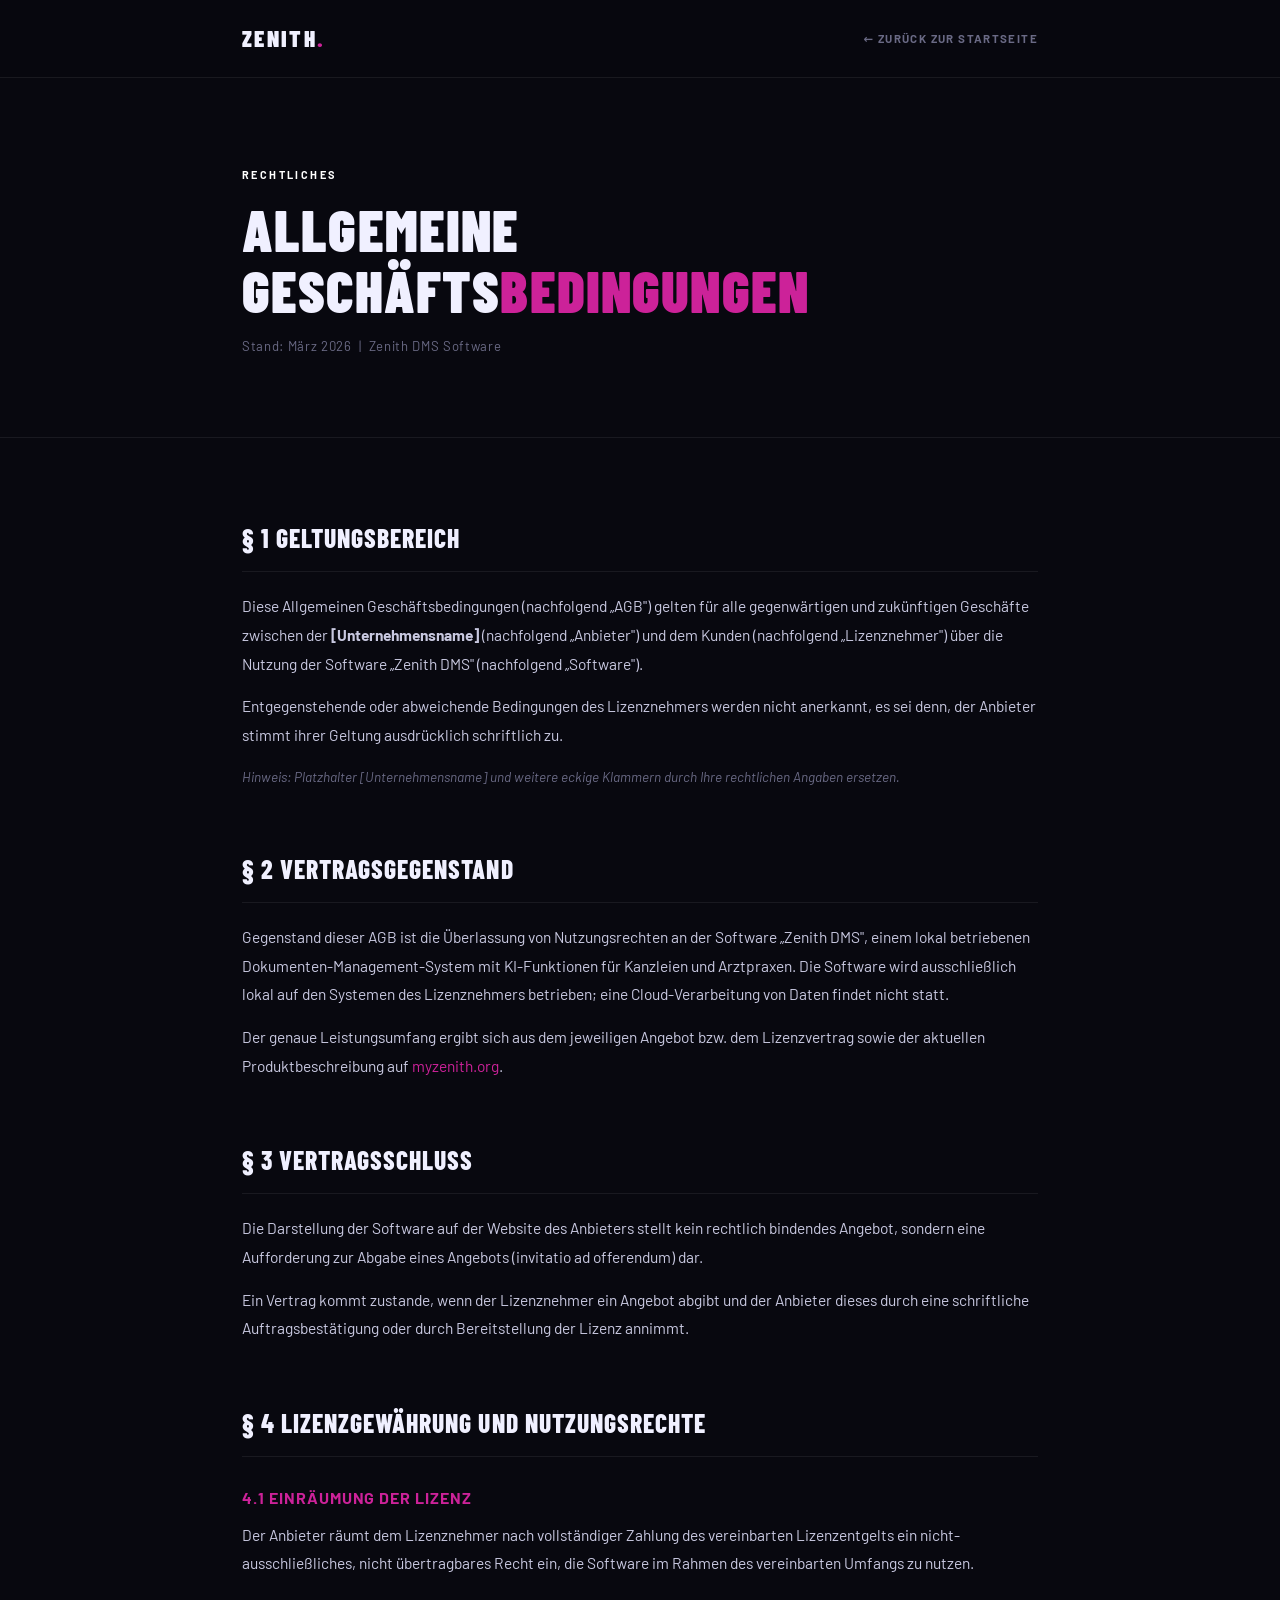
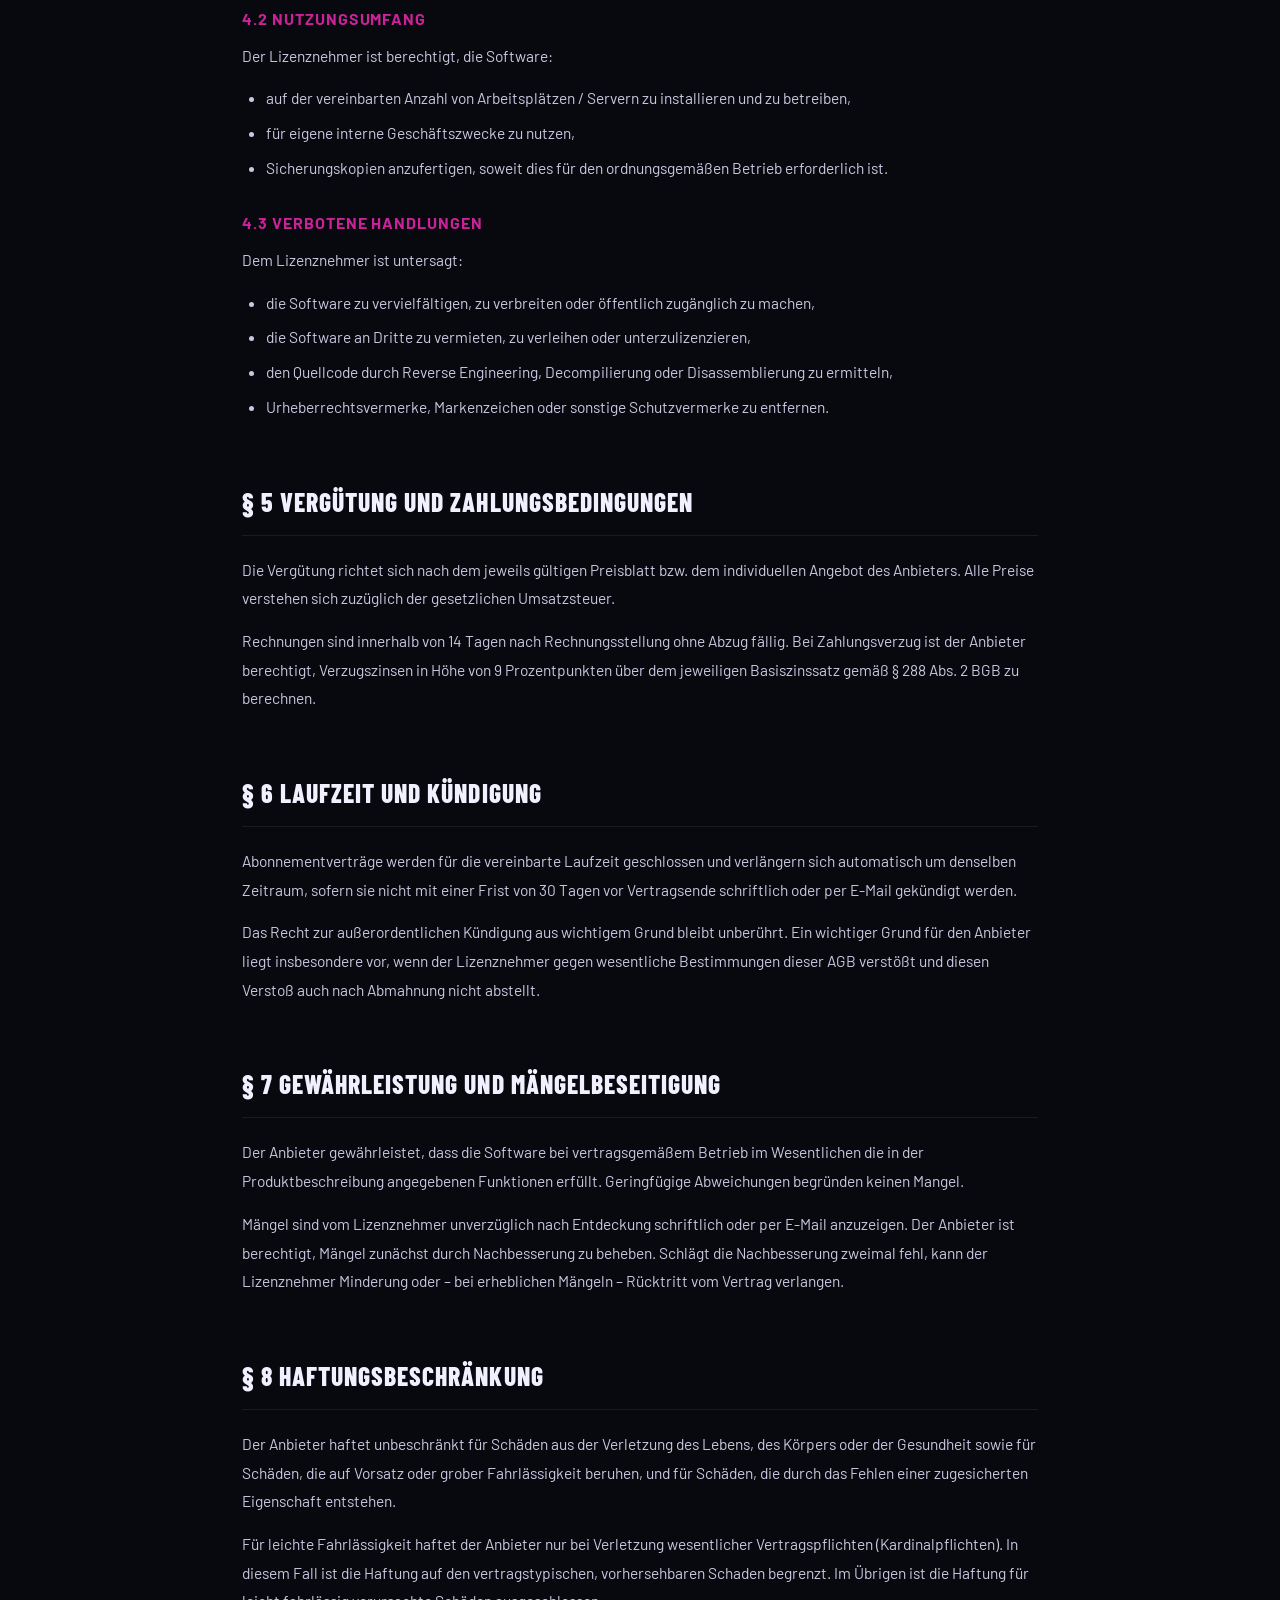
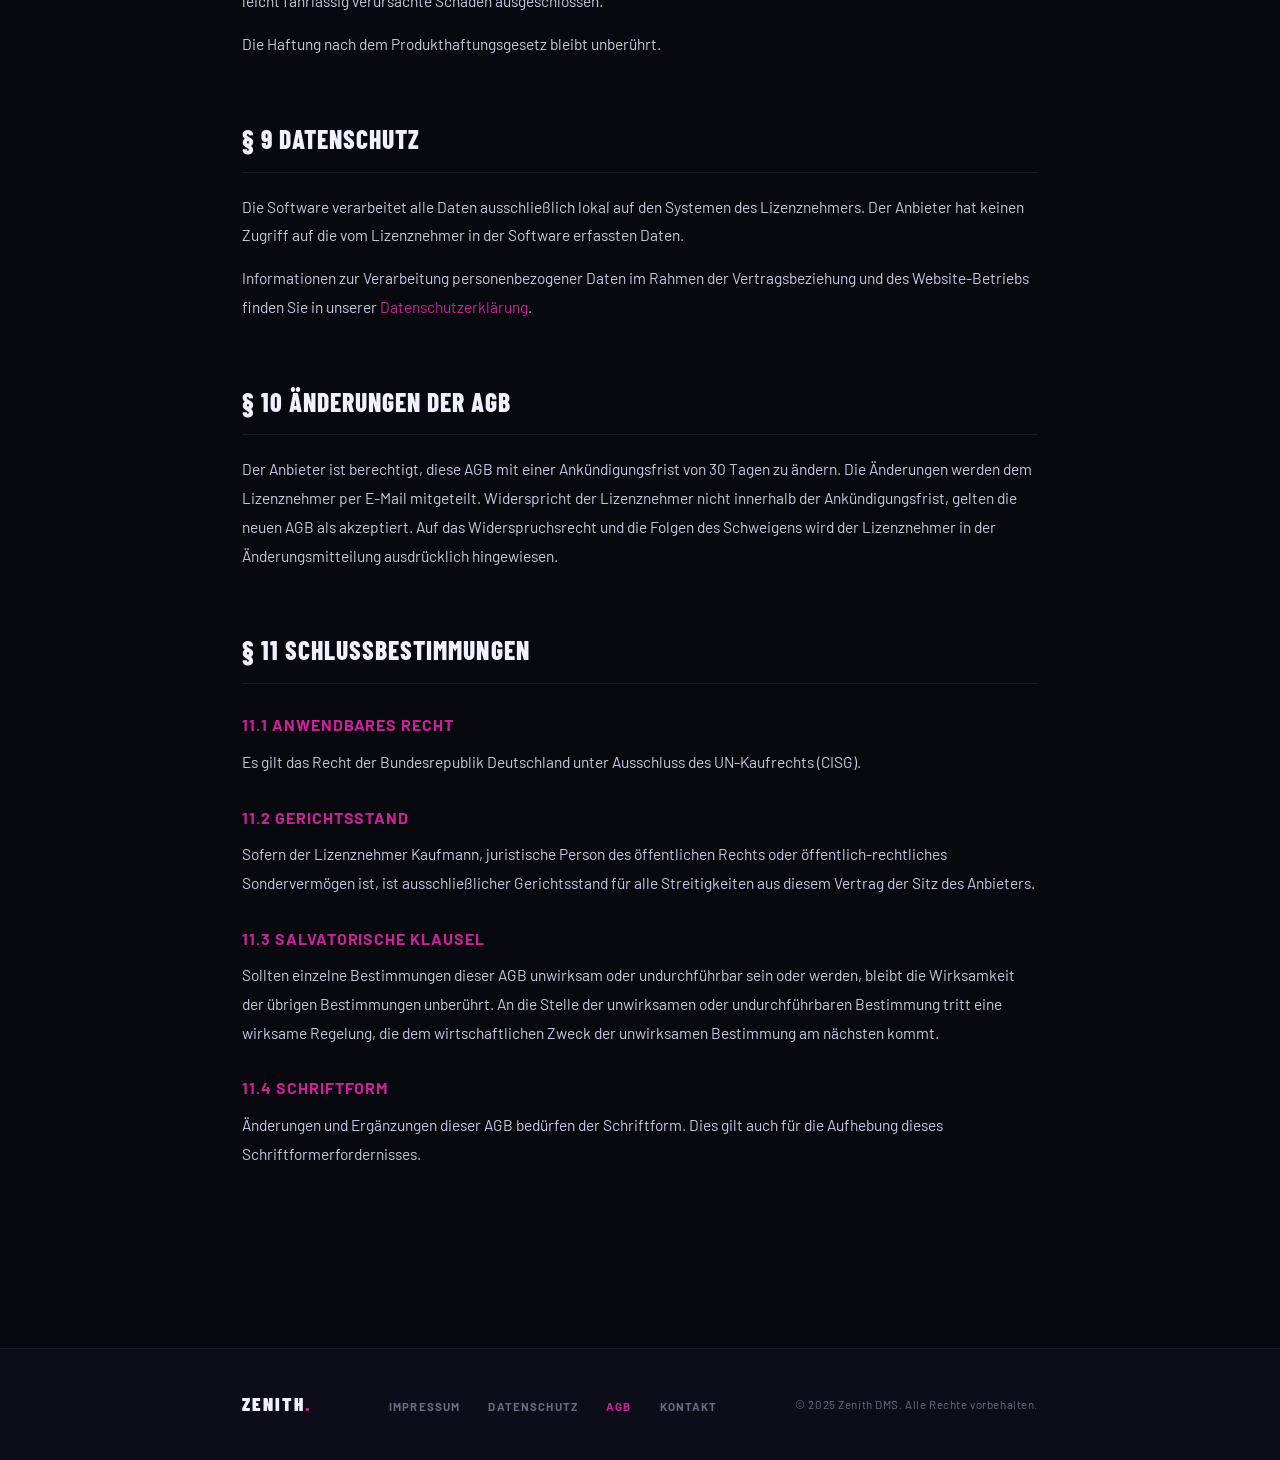
==== agb.html @ 1b85a1dd "Impressum" ====
<!DOCTYPE html>
<html lang="de">
<head>
  <meta charset="UTF-8" />
  <meta name="viewport" content="width=device-width, initial-scale=1.0" />
  <meta name="description" content="Allgemeine Geschäftsbedingungen (AGB) der Zenith DMS Software." />
  <title>AGB – Zenith DMS</title>
  <meta name="robots" content="noindex, follow" />

  <link rel="preconnect" href="https://fonts.googleapis.com" />
  <link rel="preconnect" href="https://fonts.gstatic.com" crossorigin />
  <link href="https://fonts.googleapis.com/css2?family=Barlow+Condensed:wght@400;600;700;800;900&family=Barlow:wght@300;400;500;600;700&display=swap" rel="stylesheet" />

  <style>
    :root {
      --bg:            #08080F;
      --bg-alt:        #0D0D1A;
      --bg-card:       #111120;
      --purple:        #CC2299;
      --purple-dim:    #A81A7A;
      --purple-glow:   rgba(204,34,153,.28);
      --cyan:          #FFFFFF;
      --text:          #F0F0FF;
      --text-muted:    #6A6A85;
      --border:        rgba(255,255,255,.07);
      --border-purple: rgba(204,34,153,.35);
      --font-display:  'Barlow Condensed', 'Impact', sans-serif;
      --font-body:     'Barlow', system-ui, sans-serif;
      --transition:    .3s ease;
      --radius:        3px;
    }
    *, *::before, *::after { box-sizing: border-box; margin: 0; padding: 0; }
    html { scroll-behavior: smooth; }
    body { font-family: var(--font-body); background-color: var(--bg); color: var(--text); line-height: 1.6; overflow-x: hidden; }
    a { color: var(--purple); text-decoration: none; }
    a:hover { text-decoration: underline; }
    .container { max-width: 860px; margin: 0 auto; padding: 0 32px; }

    header {
      position: fixed; top: 0; left: 0; right: 0; z-index: 100;
      padding: 20px 0;
      background: rgba(8,8,15,.96);
      border-bottom: 1px solid var(--border);
      backdrop-filter: blur(16px);
    }
    nav { display: flex; align-items: center; justify-content: space-between; }
    .logo {
      font-family: var(--font-display); font-size: 1.45rem; font-weight: 900;
      letter-spacing: .1em; text-transform: uppercase; color: var(--text); text-decoration: none;
    }
    .logo:hover { text-decoration: none; }
    .logo span { color: var(--purple); }
    .nav-back {
      font-size: .72rem; font-weight: 700; letter-spacing: .12em; text-transform: uppercase;
      color: var(--text-muted); transition: color var(--transition); text-decoration: none;
    }
    .nav-back:hover { color: var(--text); text-decoration: none; }
    .nav-back::before { content: '← '; }

    .page-hero { padding: 160px 0 80px; border-bottom: 1px solid var(--border); }
    .page-hero .label {
      display: inline-block; font-size: .68rem; font-weight: 700;
      letter-spacing: .22em; text-transform: uppercase; color: var(--cyan); margin-bottom: 16px;
    }
    .page-hero h1 {
      font-family: var(--font-display); font-size: clamp(2.4rem, 5vw, 3.6rem);
      font-weight: 900; line-height: 1.05; text-transform: uppercase;
      letter-spacing: .02em; margin-bottom: 16px;
    }
    .page-hero h1 span { color: var(--purple); }
    .page-hero .meta { font-size: .82rem; color: var(--text-muted); letter-spacing: .05em; }

    .content { padding: 80px 0 120px; }
    .content section { margin-bottom: 60px; }
    .content h2 {
      font-family: var(--font-display); font-size: 1.6rem; font-weight: 800;
      text-transform: uppercase; letter-spacing: .04em; color: var(--text);
      margin-bottom: 20px; padding-bottom: 12px; border-bottom: 1px solid var(--border);
    }
    .content h3 {
      font-family: var(--font-body); font-size: 1rem; font-weight: 700;
      color: var(--purple); letter-spacing: .06em; text-transform: uppercase; margin: 28px 0 10px;
    }
    .content p { font-size: .97rem; color: #C8C8E0; line-height: 1.85; margin-bottom: 14px; }
    .content ul, .content ol { margin: 0 0 14px 24px; }
    .content li { font-size: .97rem; color: #C8C8E0; line-height: 1.85; margin-bottom: 6px; }

    .info-box {
      background: var(--bg-card); border: 1px solid var(--border-purple);
      border-left: 3px solid var(--purple); padding: 20px 24px;
      border-radius: var(--radius); margin: 20px 0;
    }
    .info-box p { margin-bottom: 6px; }
    .info-box p:last-child { margin-bottom: 0; }

    footer { background: var(--bg-alt); border-top: 1px solid var(--border); padding: 40px 0; }
    .footer-inner { display: flex; align-items: center; justify-content: space-between; flex-wrap: wrap; gap: 20px; }
    .footer-logo { font-family: var(--font-display); font-size: 1.2rem; font-weight: 900; letter-spacing: .1em; text-transform: uppercase; }
    .footer-logo span { color: var(--purple); }
    .footer-links { display: flex; gap: 28px; list-style: none; }
    .footer-links a {
      font-size: .72rem; font-weight: 700; letter-spacing: .1em; text-transform: uppercase;
      color: var(--text-muted); transition: color var(--transition); text-decoration: none;
    }
    .footer-links a:hover { color: var(--text); text-decoration: none; }
    .footer-links a.active { color: var(--purple); }
    .footer-copy { font-size: .72rem; color: var(--text-muted); letter-spacing: .05em; }

    @media (max-width: 640px) {
      .footer-inner { flex-direction: column; text-align: center; }
      .footer-links { flex-wrap: wrap; justify-content: center; }
    }
  </style>
</head>
<body>

  <header>
    <div class="container">
      <nav>
        <a href="index.html" class="logo">Zenith<span>.</span></a>
        <a href="index.html" class="nav-back">Zurück zur Startseite</a>
      </nav>
    </div>
  </header>

  <div class="page-hero">
    <div class="container">
      <span class="label">Rechtliches</span>
      <h1>Allgemeine Geschäfts<span>bedingungen</span></h1>
      <p class="meta">Stand: März 2026 &nbsp;|&nbsp; Zenith DMS Software</p>
    </div>
  </div>

  <main class="content">
    <div class="container">

      <section>
        <h2>§ 1 Geltungsbereich</h2>
        <p>
          Diese Allgemeinen Geschäftsbedingungen (nachfolgend „AGB") gelten für alle gegenwärtigen und
          zukünftigen Geschäfte zwischen der <strong>[Unternehmensname]</strong> (nachfolgend „Anbieter")
          und dem Kunden (nachfolgend „Lizenznehmer") über die Nutzung der Software „Zenith DMS"
          (nachfolgend „Software").
        </p>
        <p>
          Entgegenstehende oder abweichende Bedingungen des Lizenznehmers werden nicht anerkannt, es sei
          denn, der Anbieter stimmt ihrer Geltung ausdrücklich schriftlich zu.
        </p>
        <p style="color:var(--text-muted); font-size:.85rem;">
          <em>Hinweis: Platzhalter [Unternehmensname] und weitere eckige Klammern durch Ihre rechtlichen Angaben ersetzen.</em>
        </p>
      </section>

      <section>
        <h2>§ 2 Vertragsgegenstand</h2>
        <p>
          Gegenstand dieser AGB ist die Überlassung von Nutzungsrechten an der Software „Zenith DMS",
          einem lokal betriebenen Dokumenten-Management-System mit KI-Funktionen für Kanzleien und
          Arztpraxen. Die Software wird ausschließlich lokal auf den Systemen des Lizenznehmers
          betrieben; eine Cloud-Verarbeitung von Daten findet nicht statt.
        </p>
        <p>
          Der genaue Leistungsumfang ergibt sich aus dem jeweiligen Angebot bzw. dem Lizenzvertrag sowie
          der aktuellen Produktbeschreibung auf <a href="https://myzenith.org">myzenith.org</a>.
        </p>
      </section>

      <section>
        <h2>§ 3 Vertragsschluss</h2>
        <p>
          Die Darstellung der Software auf der Website des Anbieters stellt kein rechtlich bindendes
          Angebot, sondern eine Aufforderung zur Abgabe eines Angebots (invitatio ad offerendum) dar.
        </p>
        <p>
          Ein Vertrag kommt zustande, wenn der Lizenznehmer ein Angebot abgibt und der Anbieter dieses
          durch eine schriftliche Auftragsbestätigung oder durch Bereitstellung der Lizenz annimmt.
        </p>
      </section>

      <section>
        <h2>§ 4 Lizenzgewährung und Nutzungsrechte</h2>

        <h3>4.1 Einräumung der Lizenz</h3>
        <p>
          Der Anbieter räumt dem Lizenznehmer nach vollständiger Zahlung des vereinbarten Lizenzentgelts
          ein nicht-ausschließliches, nicht übertragbares Recht ein, die Software im Rahmen des
          vereinbarten Umfangs zu nutzen.
        </p>

        <h3>4.2 Nutzungsumfang</h3>
        <p>Der Lizenznehmer ist berechtigt, die Software:</p>
        <ul>
          <li>auf der vereinbarten Anzahl von Arbeitsplätzen / Servern zu installieren und zu betreiben,</li>
          <li>für eigene interne Geschäftszwecke zu nutzen,</li>
          <li>Sicherungskopien anzufertigen, soweit dies für den ordnungsgemäßen Betrieb erforderlich ist.</li>
        </ul>

        <h3>4.3 Verbotene Handlungen</h3>
        <p>Dem Lizenznehmer ist untersagt:</p>
        <ul>
          <li>die Software zu vervielfältigen, zu verbreiten oder öffentlich zugänglich zu machen,</li>
          <li>die Software an Dritte zu vermieten, zu verleihen oder unterzulizenzieren,</li>
          <li>den Quellcode durch Reverse Engineering, Decompilierung oder Disassemblierung zu ermitteln,</li>
          <li>Urheberrechtsvermerke, Markenzeichen oder sonstige Schutzvermerke zu entfernen.</li>
        </ul>
      </section>

      <section>
        <h2>§ 5 Vergütung und Zahlungsbedingungen</h2>
        <p>
          Die Vergütung richtet sich nach dem jeweils gültigen Preisblatt bzw. dem individuellen Angebot
          des Anbieters. Alle Preise verstehen sich zuzüglich der gesetzlichen Umsatzsteuer.
        </p>
        <p>
          Rechnungen sind innerhalb von 14 Tagen nach Rechnungsstellung ohne Abzug fällig. Bei
          Zahlungsverzug ist der Anbieter berechtigt, Verzugszinsen in Höhe von 9 Prozentpunkten über
          dem jeweiligen Basiszinssatz gemäß § 288 Abs. 2 BGB zu berechnen.
        </p>
      </section>

      <section>
        <h2>§ 6 Laufzeit und Kündigung</h2>
        <p>
          Abonnementverträge werden für die vereinbarte Laufzeit geschlossen und verlängern sich
          automatisch um denselben Zeitraum, sofern sie nicht mit einer Frist von 30 Tagen vor
          Vertragsende schriftlich oder per E-Mail gekündigt werden.
        </p>
        <p>
          Das Recht zur außerordentlichen Kündigung aus wichtigem Grund bleibt unberührt. Ein wichtiger
          Grund für den Anbieter liegt insbesondere vor, wenn der Lizenznehmer gegen wesentliche
          Bestimmungen dieser AGB verstößt und diesen Verstoß auch nach Abmahnung nicht abstellt.
        </p>
      </section>

      <section>
        <h2>§ 7 Gewährleistung und Mängelbeseitigung</h2>
        <p>
          Der Anbieter gewährleistet, dass die Software bei vertragsgemäßem Betrieb im Wesentlichen
          die in der Produktbeschreibung angegebenen Funktionen erfüllt. Geringfügige Abweichungen
          begründen keinen Mangel.
        </p>
        <p>
          Mängel sind vom Lizenznehmer unverzüglich nach Entdeckung schriftlich oder per E-Mail
          anzuzeigen. Der Anbieter ist berechtigt, Mängel zunächst durch Nachbesserung zu beheben.
          Schlägt die Nachbesserung zweimal fehl, kann der Lizenznehmer Minderung oder – bei erheblichen
          Mängeln – Rücktritt vom Vertrag verlangen.
        </p>
      </section>

      <section>
        <h2>§ 8 Haftungsbeschränkung</h2>
        <p>
          Der Anbieter haftet unbeschränkt für Schäden aus der Verletzung des Lebens, des Körpers oder
          der Gesundheit sowie für Schäden, die auf Vorsatz oder grober Fahrlässigkeit beruhen, und
          für Schäden, die durch das Fehlen einer zugesicherten Eigenschaft entstehen.
        </p>
        <p>
          Für leichte Fahrlässigkeit haftet der Anbieter nur bei Verletzung wesentlicher
          Vertragspflichten (Kardinalpflichten). In diesem Fall ist die Haftung auf den
          vertragstypischen, vorhersehbaren Schaden begrenzt. Im Übrigen ist die Haftung für leicht
          fahrlässig verursachte Schäden ausgeschlossen.
        </p>
        <p>
          Die Haftung nach dem Produkthaftungsgesetz bleibt unberührt.
        </p>
      </section>

      <section>
        <h2>§ 9 Datenschutz</h2>
        <p>
          Die Software verarbeitet alle Daten ausschließlich lokal auf den Systemen des Lizenznehmers.
          Der Anbieter hat keinen Zugriff auf die vom Lizenznehmer in der Software erfassten Daten.
        </p>
        <p>
          Informationen zur Verarbeitung personenbezogener Daten im Rahmen der Vertragsbeziehung und
          des Website-Betriebs finden Sie in unserer <a href="datenschutz.html">Datenschutzerklärung</a>.
        </p>
      </section>

      <section>
        <h2>§ 10 Änderungen der AGB</h2>
        <p>
          Der Anbieter ist berechtigt, diese AGB mit einer Ankündigungsfrist von 30 Tagen zu ändern.
          Die Änderungen werden dem Lizenznehmer per E-Mail mitgeteilt. Widerspricht der Lizenznehmer
          nicht innerhalb der Ankündigungsfrist, gelten die neuen AGB als akzeptiert. Auf das
          Widerspruchsrecht und die Folgen des Schweigens wird der Lizenznehmer in der
          Änderungsmitteilung ausdrücklich hingewiesen.
        </p>
      </section>

      <section>
        <h2>§ 11 Schlussbestimmungen</h2>

        <h3>11.1 Anwendbares Recht</h3>
        <p>
          Es gilt das Recht der Bundesrepublik Deutschland unter Ausschluss des UN-Kaufrechts (CISG).
        </p>

        <h3>11.2 Gerichtsstand</h3>
        <p>
          Sofern der Lizenznehmer Kaufmann, juristische Person des öffentlichen Rechts oder
          öffentlich-rechtliches Sondervermögen ist, ist ausschließlicher Gerichtsstand für alle
          Streitigkeiten aus diesem Vertrag der Sitz des Anbieters.
        </p>

        <h3>11.3 Salvatorische Klausel</h3>
        <p>
          Sollten einzelne Bestimmungen dieser AGB unwirksam oder undurchführbar sein oder werden,
          bleibt die Wirksamkeit der übrigen Bestimmungen unberührt. An die Stelle der unwirksamen
          oder undurchführbaren Bestimmung tritt eine wirksame Regelung, die dem wirtschaftlichen
          Zweck der unwirksamen Bestimmung am nächsten kommt.
        </p>

        <h3>11.4 Schriftform</h3>
        <p>
          Änderungen und Ergänzungen dieser AGB bedürfen der Schriftform. Dies gilt auch für die
          Aufhebung dieses Schriftformerfordernisses.
        </p>
      </section>

    </div>
  </main>

  <footer>
    <div class="container">
      <div class="footer-inner">
        <div class="footer-logo">Zenith<span>.</span></div>
        <ul class="footer-links">
          <li><a href="impressum.html">Impressum</a></li>
          <li><a href="datenschutz.html">Datenschutz</a></li>
          <li><a href="agb.html" class="active">AGB</a></li>
          <li><a href="kontakt.html">Kontakt</a></li>
        </ul>
        <p class="footer-copy">© 2025 Zenith DMS. Alle Rechte vorbehalten.</p>
      </div>
    </div>
  </footer>

</body>
</html>
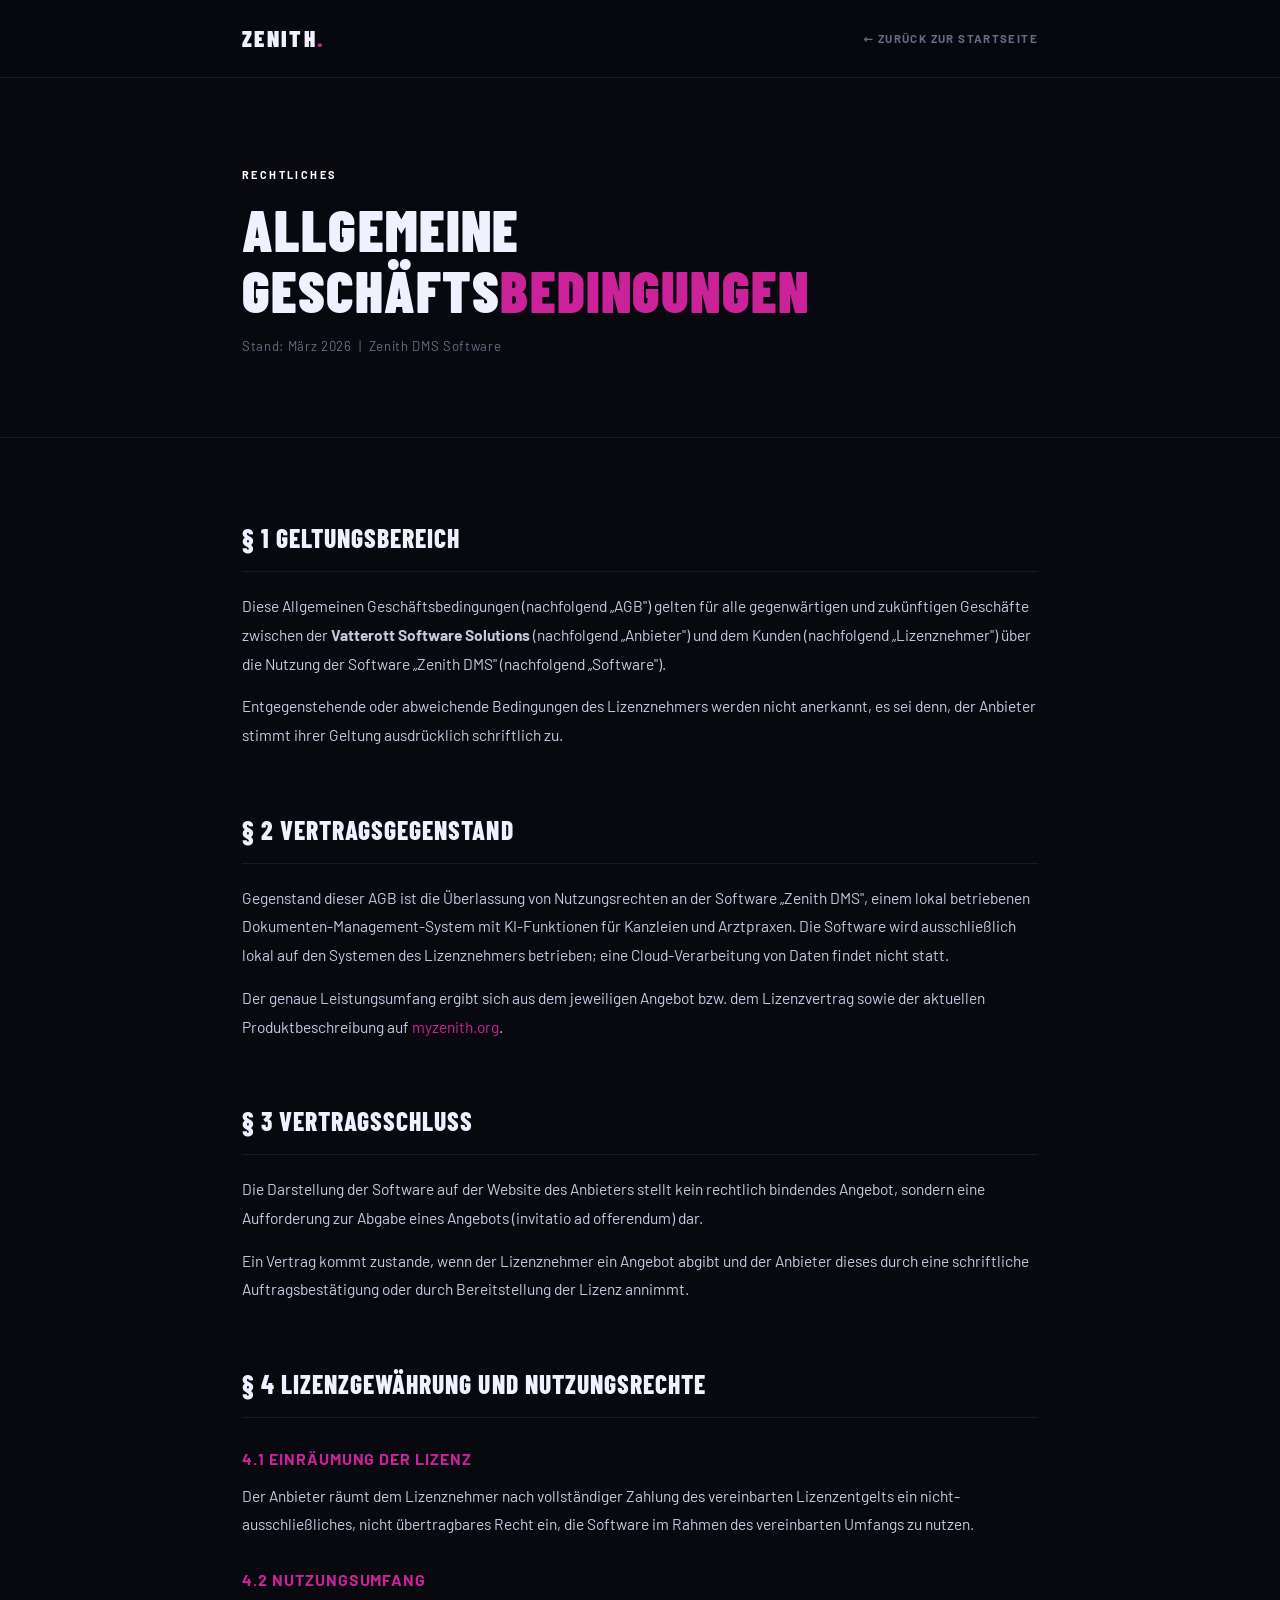
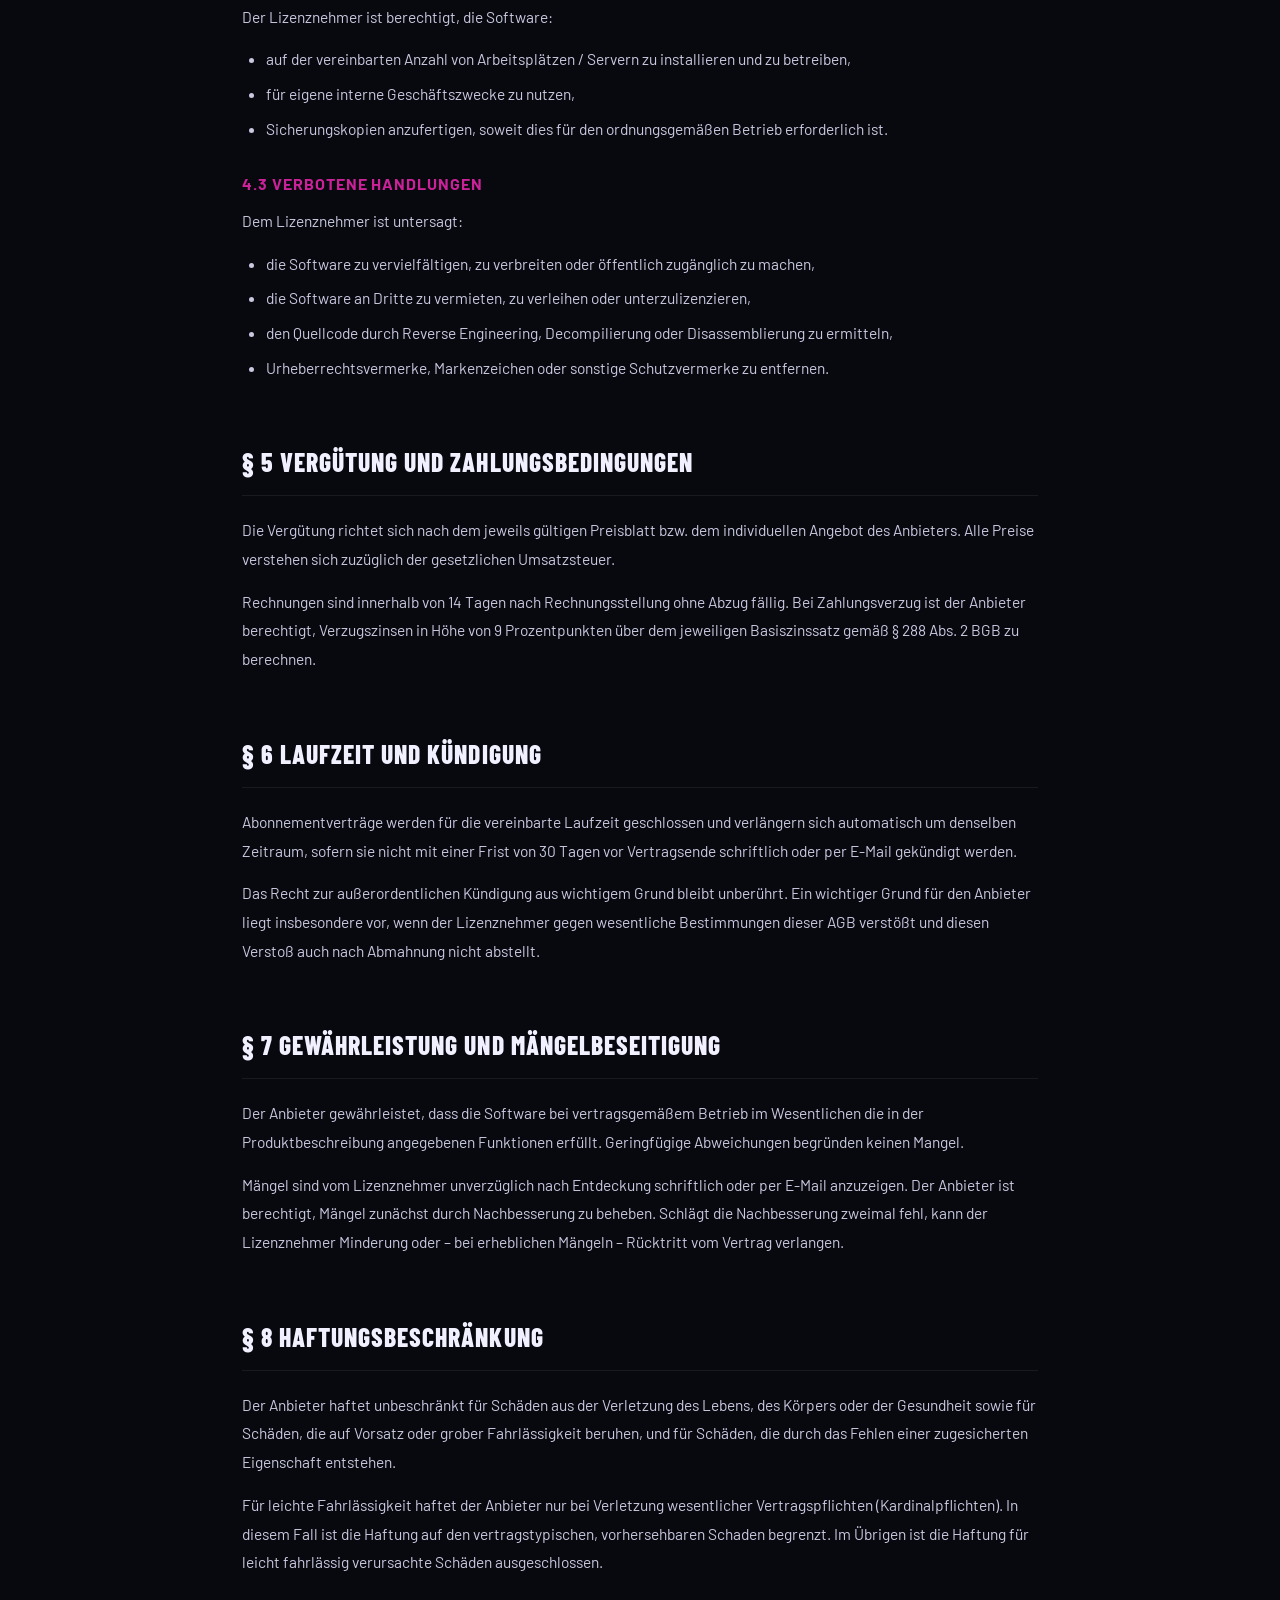
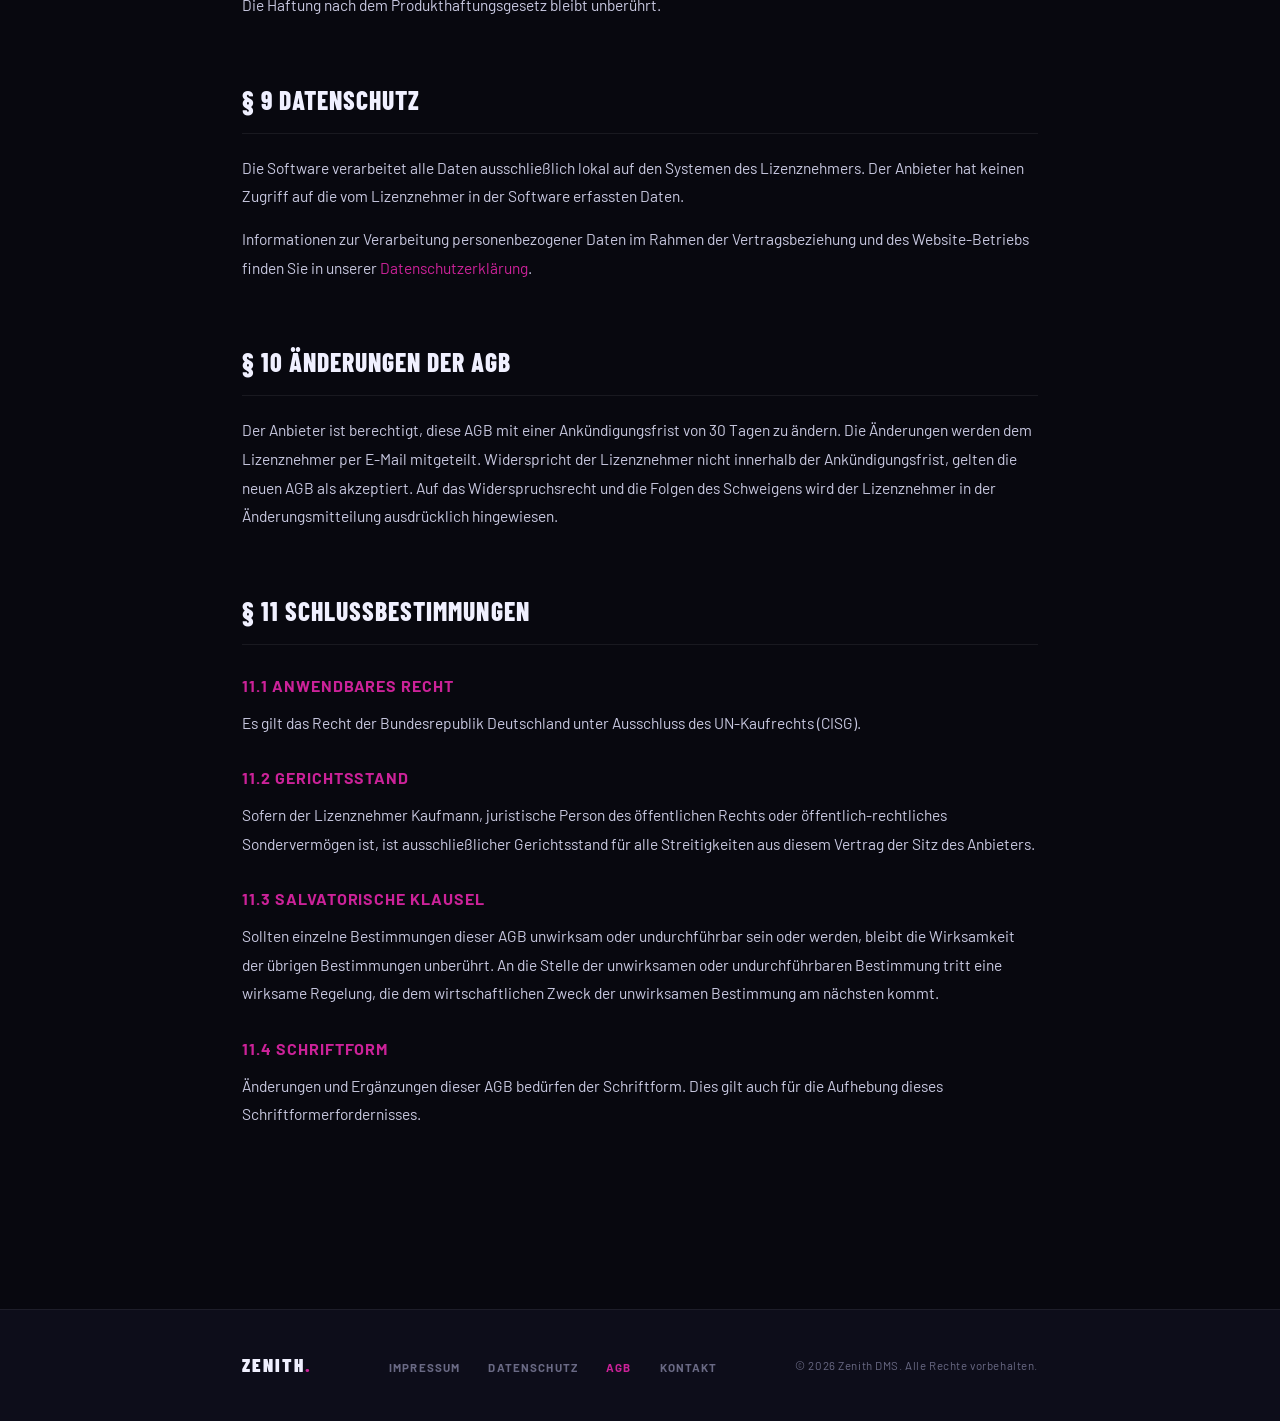
==== commit b9fc2a8f: "Replaced some dummy text and remove remarks. Used web3forms to submit the contact form." ====
--- a/agb.html
+++ b/agb.html
@@ -138,16 +138,13 @@
         <h2>§ 1 Geltungsbereich</h2>
         <p>
           Diese Allgemeinen Geschäftsbedingungen (nachfolgend „AGB") gelten für alle gegenwärtigen und
-          zukünftigen Geschäfte zwischen der <strong>[Unternehmensname]</strong> (nachfolgend „Anbieter")
+          zukünftigen Geschäfte zwischen der <strong>Vatterott Software Solutions</strong> (nachfolgend „Anbieter")
           und dem Kunden (nachfolgend „Lizenznehmer") über die Nutzung der Software „Zenith DMS"
           (nachfolgend „Software").
         </p>
         <p>
           Entgegenstehende oder abweichende Bedingungen des Lizenznehmers werden nicht anerkannt, es sei
           denn, der Anbieter stimmt ihrer Geltung ausdrücklich schriftlich zu.
-        </p>
-        <p style="color:var(--text-muted); font-size:.85rem;">
-          <em>Hinweis: Platzhalter [Unternehmensname] und weitere eckige Klammern durch Ihre rechtlichen Angaben ersetzen.</em>
         </p>
       </section>
 
@@ -331,7 +328,7 @@
           <li><a href="agb.html" class="active">AGB</a></li>
           <li><a href="kontakt.html">Kontakt</a></li>
         </ul>
-        <p class="footer-copy">© 2025 Zenith DMS. Alle Rechte vorbehalten.</p>
+        <p class="footer-copy">© 2026 Zenith DMS. Alle Rechte vorbehalten.</p>
       </div>
     </div>
   </footer>
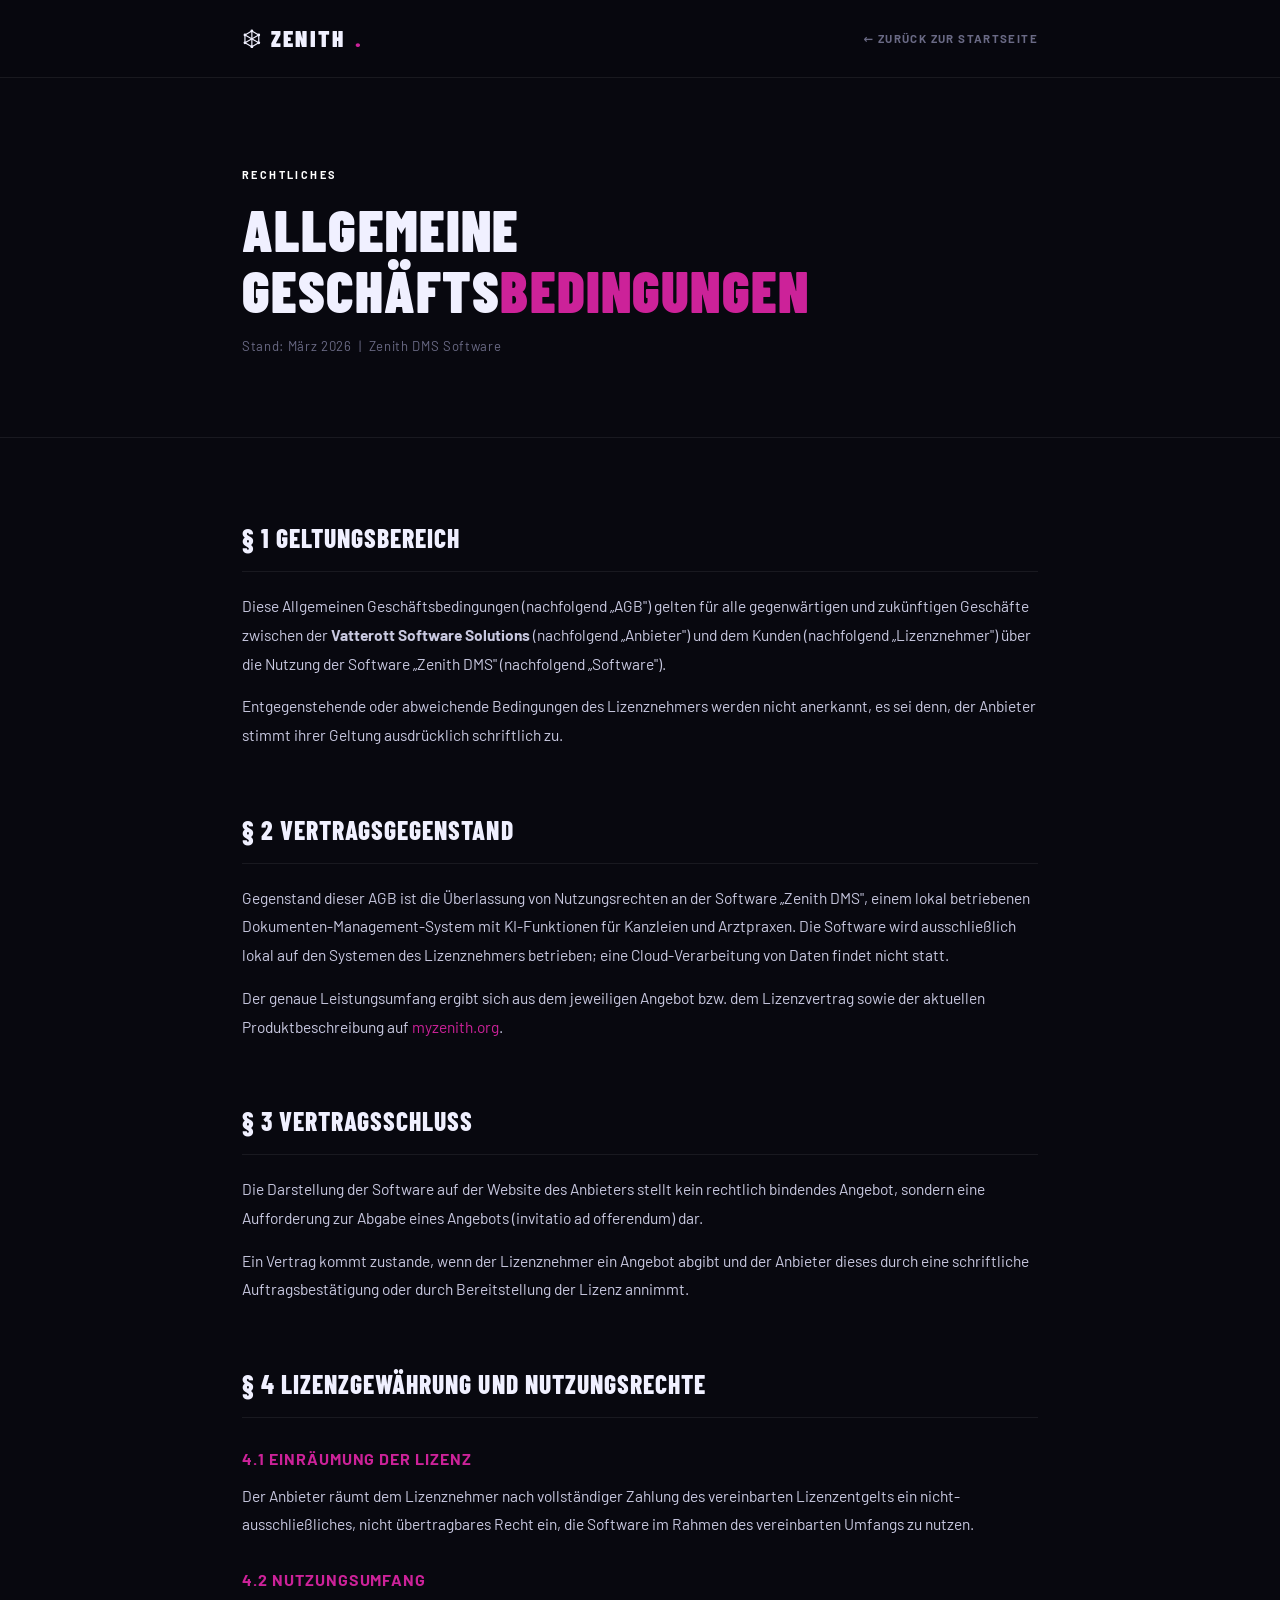
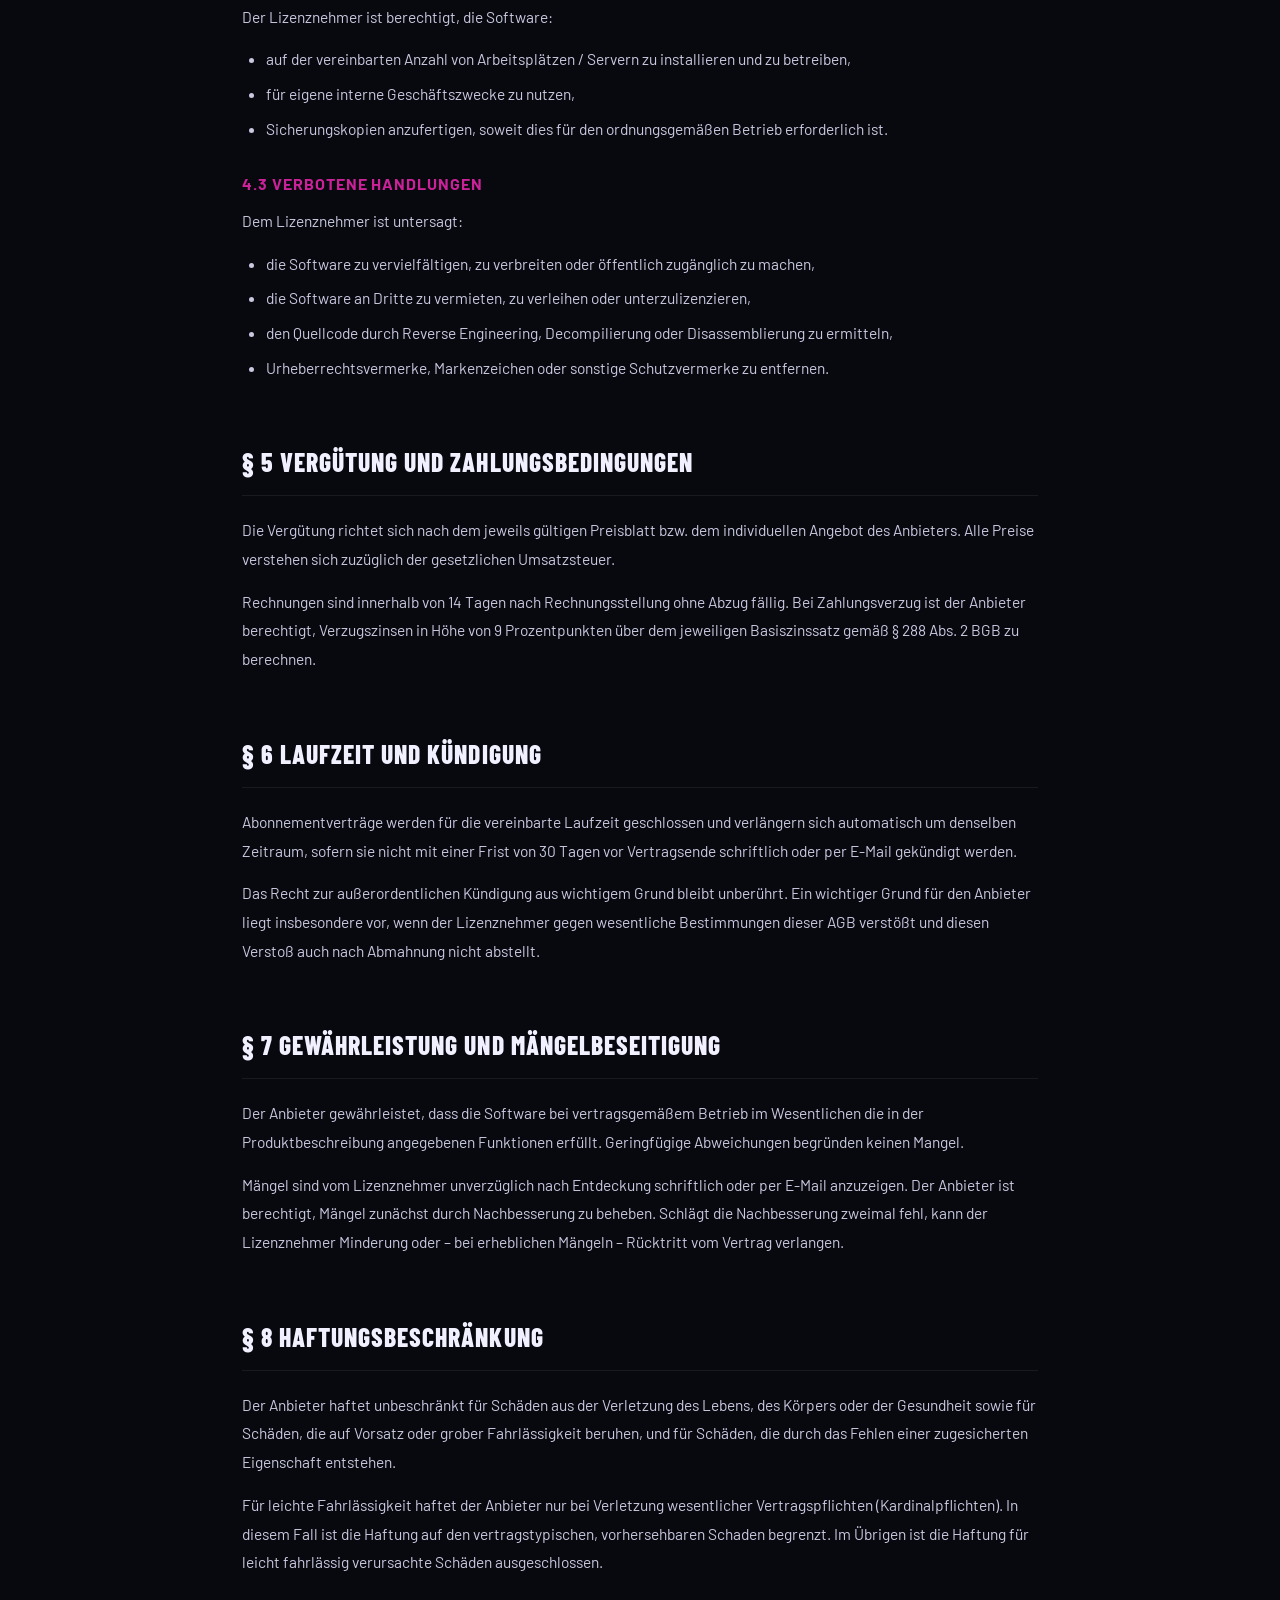
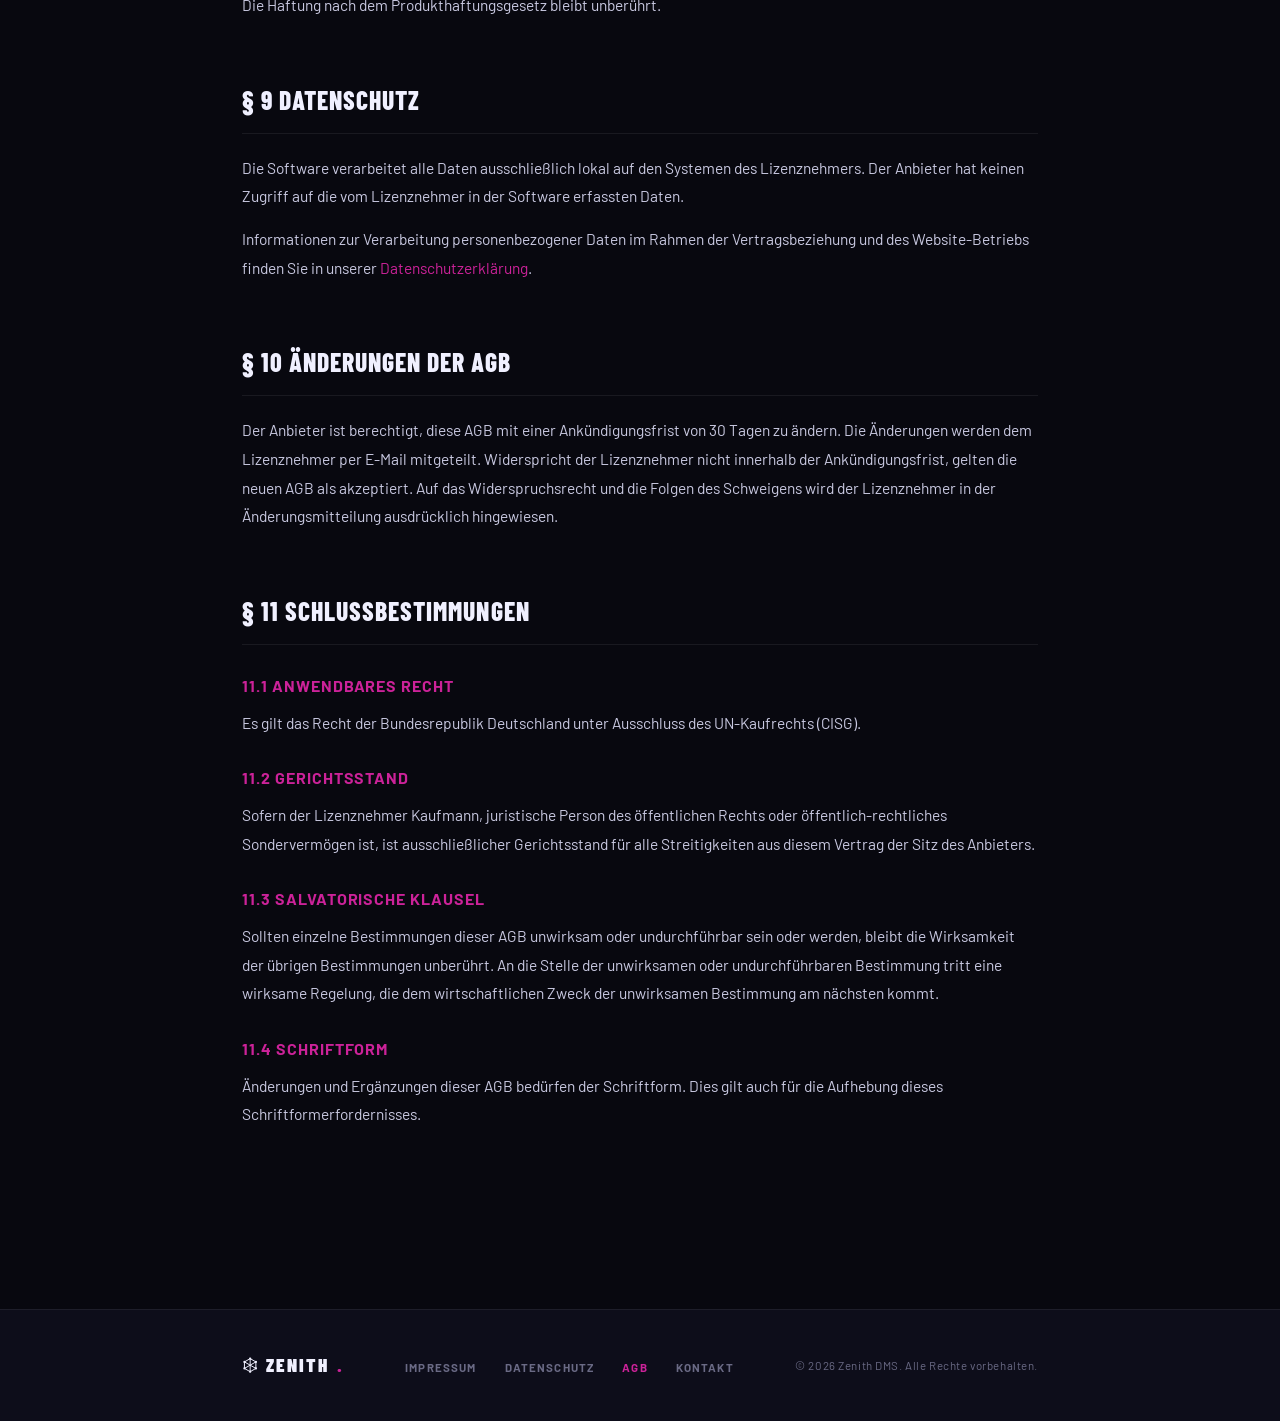
==== commit e95fae71: "Logo change" ====
--- a/agb.html
+++ b/agb.html
@@ -1,4 +1,4 @@
-<!DOCTYPE html>
+﻿<!DOCTYPE html>
 <html lang="de">
 <head>
   <meta charset="UTF-8" />
@@ -47,6 +47,7 @@
     .logo {
       font-family: var(--font-display); font-size: 1.45rem; font-weight: 900;
       letter-spacing: .1em; text-transform: uppercase; color: var(--text); text-decoration: none;
+      display: inline-flex; align-items: center; gap: 9px;
     }
     .logo:hover { text-decoration: none; }
     .logo span { color: var(--purple); }
@@ -95,7 +96,7 @@
 
     footer { background: var(--bg-alt); border-top: 1px solid var(--border); padding: 40px 0; }
     .footer-inner { display: flex; align-items: center; justify-content: space-between; flex-wrap: wrap; gap: 20px; }
-    .footer-logo { font-family: var(--font-display); font-size: 1.2rem; font-weight: 900; letter-spacing: .1em; text-transform: uppercase; }
+    .footer-logo { font-family: var(--font-display); font-size: 1.2rem; font-weight: 900; letter-spacing: .1em; text-transform: uppercase; display: inline-flex; align-items: center; gap: 8px; }
     .footer-logo span { color: var(--purple); }
     .footer-links { display: flex; gap: 28px; list-style: none; }
     .footer-links a {
@@ -117,7 +118,7 @@
   <header>
     <div class="container">
       <nav>
-        <a href="index.html" class="logo">Zenith<span>.</span></a>
+        <a href="index.html" class="logo"><svg xmlns="http://www.w3.org/2000/svg" viewBox="0 0 100 100" style="height:.85em;width:.85em;flex-shrink:0;" aria-hidden="true"><line x1="50" y1="10" x2="85" y2="30" stroke="currentColor" stroke-width="6" stroke-linecap="round"/><line x1="85" y1="30" x2="85" y2="70" stroke="currentColor" stroke-width="6" stroke-linecap="round"/><line x1="85" y1="70" x2="50" y2="90" stroke="currentColor" stroke-width="6" stroke-linecap="round"/><line x1="50" y1="90" x2="15" y2="70" stroke="currentColor" stroke-width="6" stroke-linecap="round"/><line x1="15" y1="70" x2="15" y2="30" stroke="currentColor" stroke-width="6" stroke-linecap="round"/><line x1="15" y1="30" x2="50" y2="10" stroke="currentColor" stroke-width="6" stroke-linecap="round"/><line x1="50" y1="10" x2="50" y2="90" stroke="currentColor" stroke-width="6" stroke-linecap="round"/><line x1="85" y1="30" x2="15" y2="70" stroke="currentColor" stroke-width="6" stroke-linecap="round"/><line x1="85" y1="70" x2="15" y2="30" stroke="currentColor" stroke-width="6" stroke-linecap="round"/><circle cx="50" cy="10" r="7" fill="currentColor"/><circle cx="85" cy="30" r="7" fill="currentColor"/><circle cx="85" cy="70" r="7" fill="currentColor"/><circle cx="50" cy="90" r="7" fill="currentColor"/><circle cx="15" cy="70" r="7" fill="currentColor"/><circle cx="15" cy="30" r="7" fill="currentColor"/></svg>Zenith<span>.</span></a>
         <a href="index.html" class="nav-back">Zurück zur Startseite</a>
       </nav>
     </div>
@@ -321,7 +322,7 @@
   <footer>
     <div class="container">
       <div class="footer-inner">
-        <div class="footer-logo">Zenith<span>.</span></div>
+        <div class="footer-logo"><svg xmlns="http://www.w3.org/2000/svg" viewBox="0 0 100 100" style="height:.85em;width:.85em;flex-shrink:0;" aria-hidden="true"><line x1="50" y1="10" x2="85" y2="30" stroke="currentColor" stroke-width="6" stroke-linecap="round"/><line x1="85" y1="30" x2="85" y2="70" stroke="currentColor" stroke-width="6" stroke-linecap="round"/><line x1="85" y1="70" x2="50" y2="90" stroke="currentColor" stroke-width="6" stroke-linecap="round"/><line x1="50" y1="90" x2="15" y2="70" stroke="currentColor" stroke-width="6" stroke-linecap="round"/><line x1="15" y1="70" x2="15" y2="30" stroke="currentColor" stroke-width="6" stroke-linecap="round"/><line x1="15" y1="30" x2="50" y2="10" stroke="currentColor" stroke-width="6" stroke-linecap="round"/><line x1="50" y1="10" x2="50" y2="90" stroke="currentColor" stroke-width="6" stroke-linecap="round"/><line x1="85" y1="30" x2="15" y2="70" stroke="currentColor" stroke-width="6" stroke-linecap="round"/><line x1="85" y1="70" x2="15" y2="30" stroke="currentColor" stroke-width="6" stroke-linecap="round"/><circle cx="50" cy="10" r="7" fill="currentColor"/><circle cx="85" cy="30" r="7" fill="currentColor"/><circle cx="85" cy="70" r="7" fill="currentColor"/><circle cx="50" cy="90" r="7" fill="currentColor"/><circle cx="15" cy="70" r="7" fill="currentColor"/><circle cx="15" cy="30" r="7" fill="currentColor"/></svg>Zenith<span>.</span></div>
         <ul class="footer-links">
           <li><a href="impressum.html">Impressum</a></li>
           <li><a href="datenschutz.html">Datenschutz</a></li>
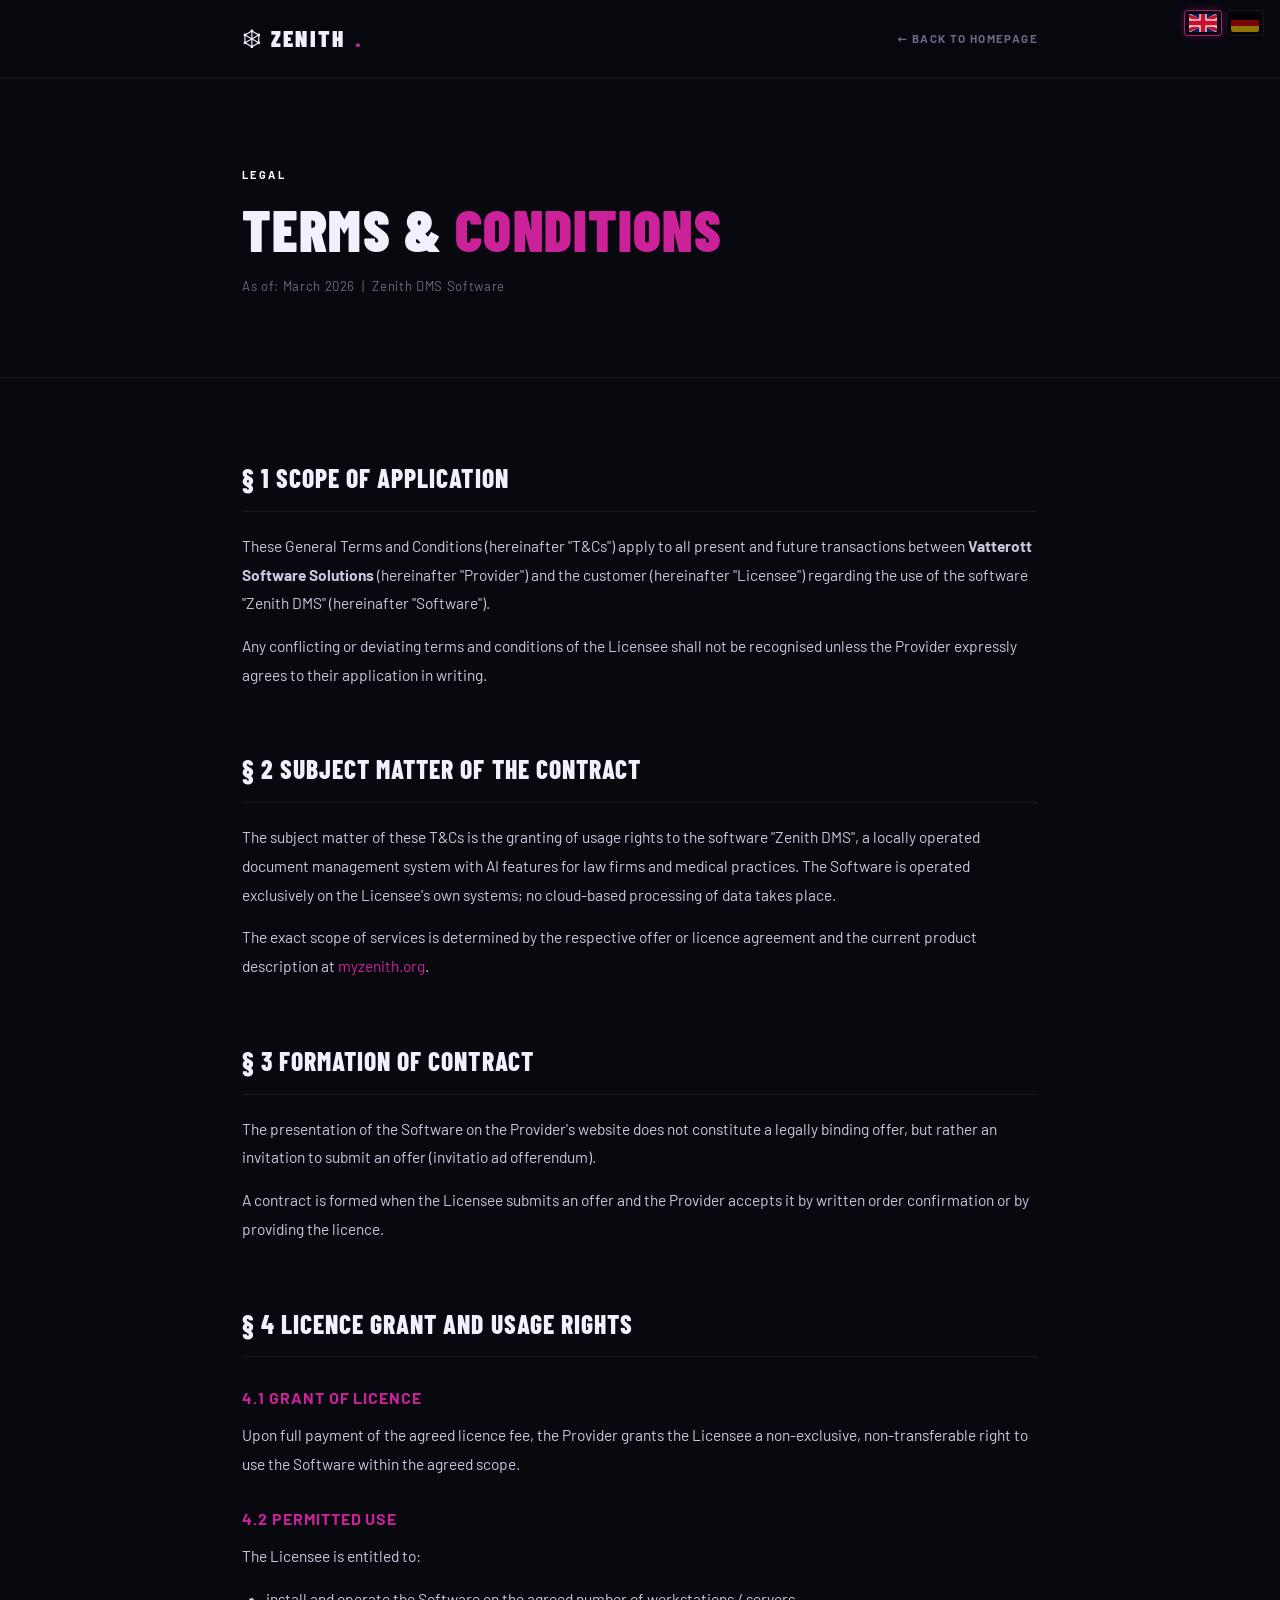
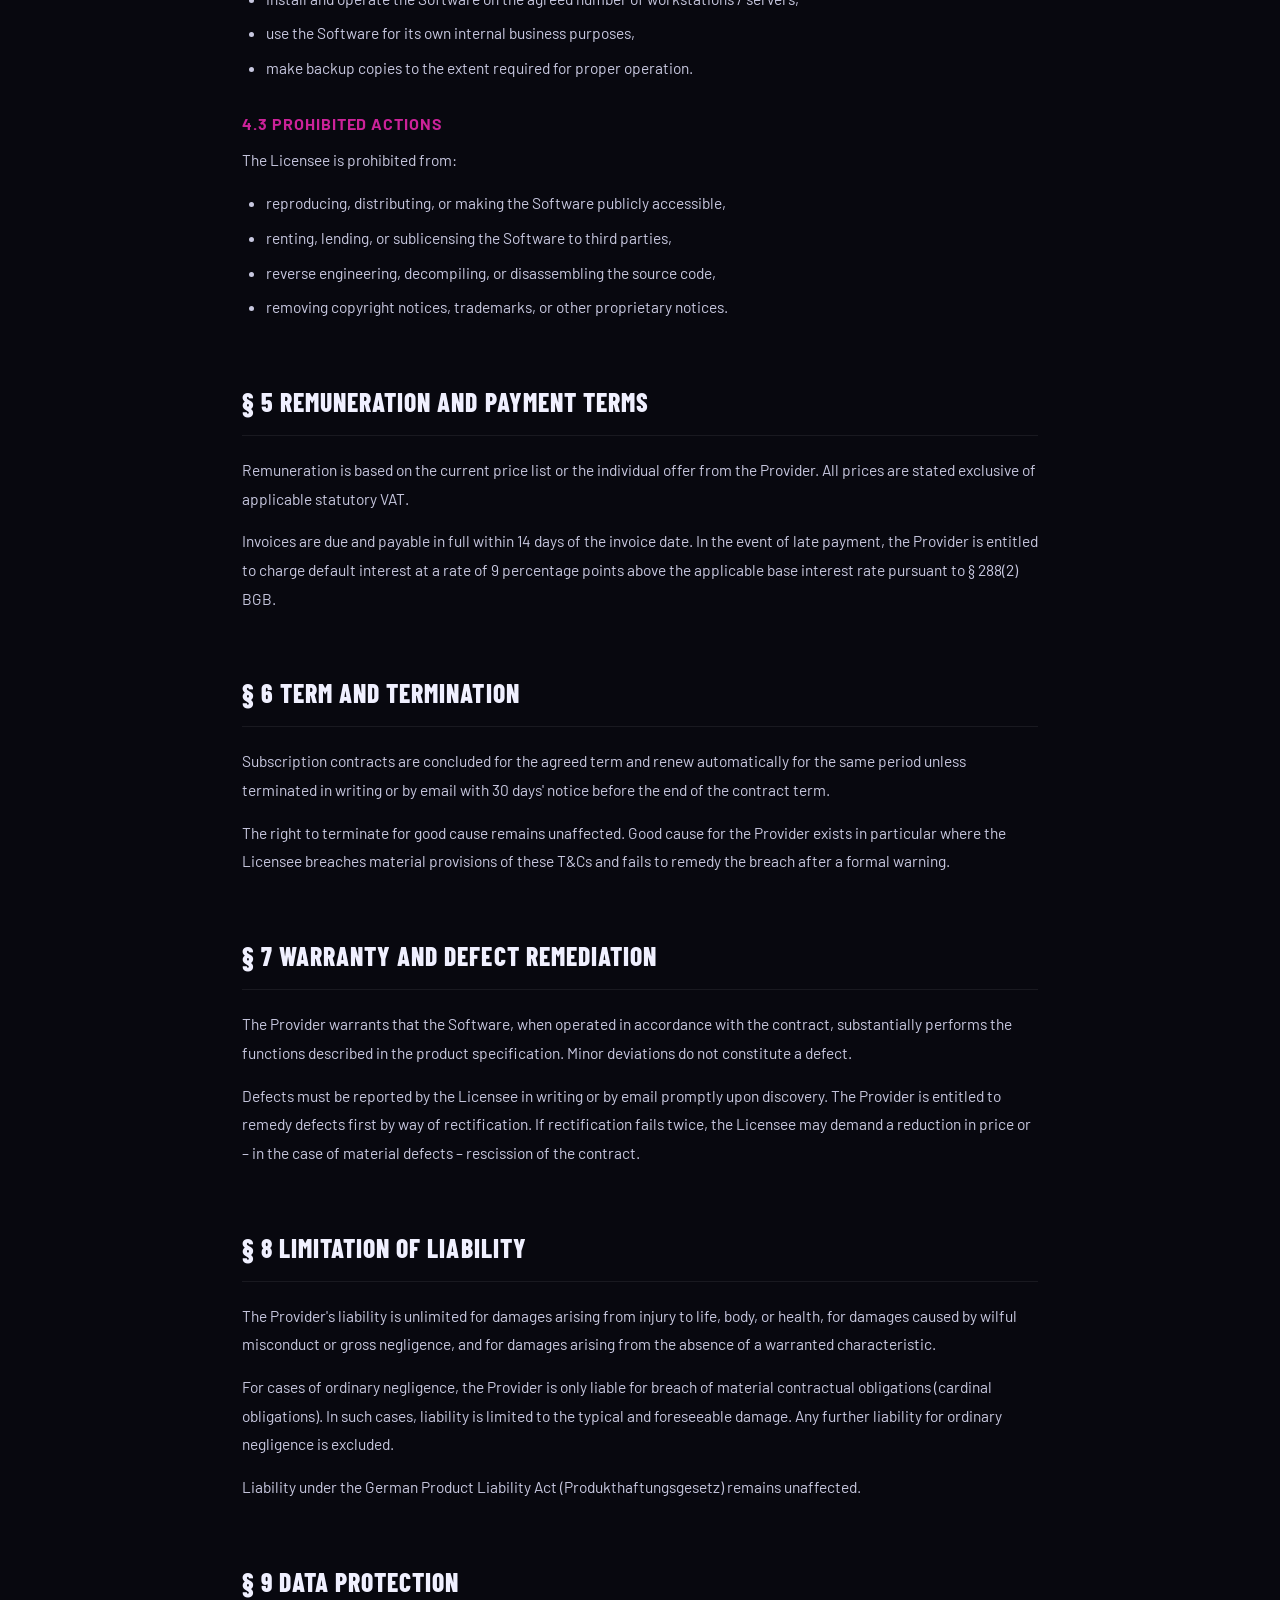
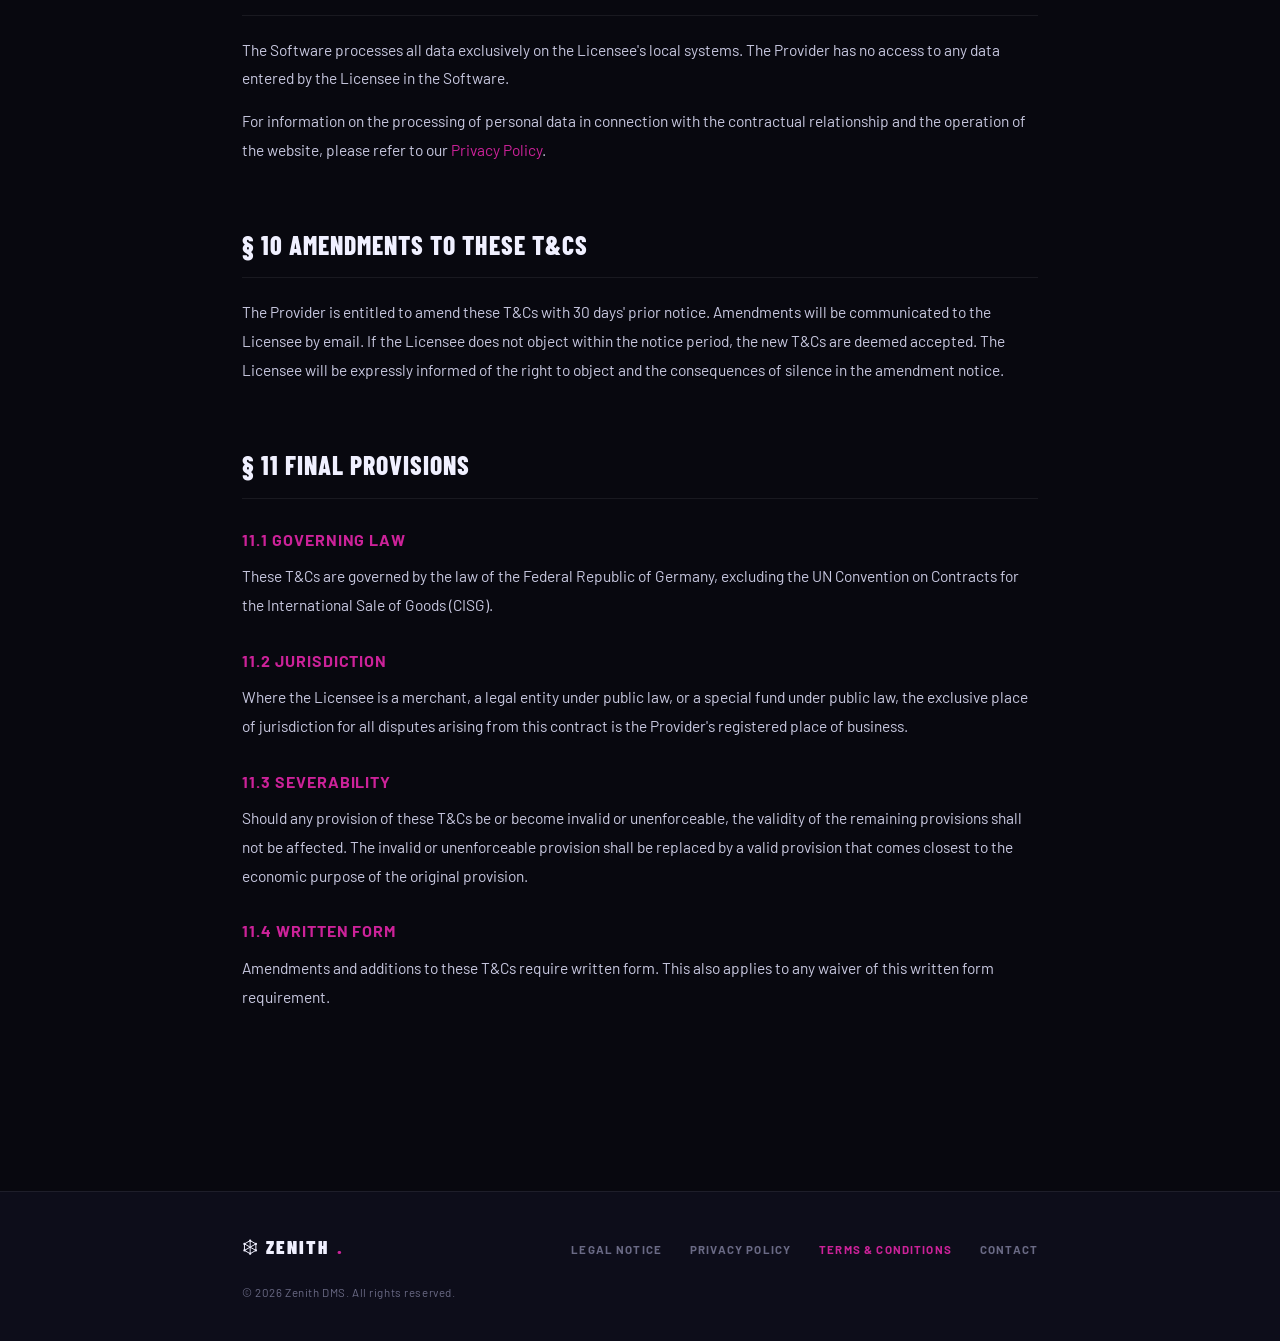
==== commit 7f8a9d83: "Translated all sub pages" ====
--- a/agb.html
+++ b/agb.html
@@ -1,10 +1,11 @@
 ﻿<!DOCTYPE html>
-<html lang="de">
+<html lang="en">
 <head>
   <meta charset="UTF-8" />
   <meta name="viewport" content="width=device-width, initial-scale=1.0" />
-  <meta name="description" content="Allgemeine Geschäftsbedingungen (AGB) der Zenith DMS Software." />
-  <title>AGB – Zenith DMS</title>
+  <meta name="description" content="Terms &amp; Conditions (AGB) of Zenith DMS Software." />
+  <title>Terms &amp; Conditions – Zenith DMS</title>
+  <link rel="icon" type="image/svg+xml" href="data:image/svg+xml,%3Csvg xmlns='http://www.w3.org/2000/svg' viewBox='0 0 100 100'%3E%3Cline x1='50' y1='10' x2='85' y2='30' stroke='%23CC2299' stroke-width='6' stroke-linecap='round'/%3E%3Cline x1='85' y1='30' x2='85' y2='70' stroke='%23CC2299' stroke-width='6' stroke-linecap='round'/%3E%3Cline x1='85' y1='70' x2='50' y2='90' stroke='%23CC2299' stroke-width='6' stroke-linecap='round'/%3E%3Cline x1='50' y1='90' x2='15' y2='70' stroke='%23CC2299' stroke-width='6' stroke-linecap='round'/%3E%3Cline x1='15' y1='70' x2='15' y2='30' stroke='%23CC2299' stroke-width='6' stroke-linecap='round'/%3E%3Cline x1='15' y1='30' x2='50' y2='10' stroke='%23CC2299' stroke-width='6' stroke-linecap='round'/%3E%3Cline x1='50' y1='10' x2='50' y2='90' stroke='%23CC2299' stroke-width='6' stroke-linecap='round'/%3E%3Cline x1='85' y1='30' x2='15' y2='70' stroke='%23CC2299' stroke-width='6' stroke-linecap='round'/%3E%3Cline x1='85' y1='70' x2='15' y2='30' stroke='%23CC2299' stroke-width='6' stroke-linecap='round'/%3E%3Ccircle cx='50' cy='10' r='7' fill='%23CC2299'/%3E%3Ccircle cx='85' cy='30' r='7' fill='%23CC2299'/%3E%3Ccircle cx='85' cy='70' r='7' fill='%23CC2299'/%3E%3Ccircle cx='50' cy='90' r='7' fill='%23CC2299'/%3E%3Ccircle cx='15' cy='70' r='7' fill='%23CC2299'/%3E%3Ccircle cx='15' cy='30' r='7' fill='%23CC2299'/%3E%3C/svg%3E" />
   <meta name="robots" content="noindex, follow" />
 
   <link rel="preconnect" href="https://fonts.googleapis.com" />
@@ -119,202 +120,373 @@
     <div class="container">
       <nav>
         <a href="index.html" class="logo"><svg xmlns="http://www.w3.org/2000/svg" viewBox="0 0 100 100" style="height:.85em;width:.85em;flex-shrink:0;" aria-hidden="true"><line x1="50" y1="10" x2="85" y2="30" stroke="currentColor" stroke-width="6" stroke-linecap="round"/><line x1="85" y1="30" x2="85" y2="70" stroke="currentColor" stroke-width="6" stroke-linecap="round"/><line x1="85" y1="70" x2="50" y2="90" stroke="currentColor" stroke-width="6" stroke-linecap="round"/><line x1="50" y1="90" x2="15" y2="70" stroke="currentColor" stroke-width="6" stroke-linecap="round"/><line x1="15" y1="70" x2="15" y2="30" stroke="currentColor" stroke-width="6" stroke-linecap="round"/><line x1="15" y1="30" x2="50" y2="10" stroke="currentColor" stroke-width="6" stroke-linecap="round"/><line x1="50" y1="10" x2="50" y2="90" stroke="currentColor" stroke-width="6" stroke-linecap="round"/><line x1="85" y1="30" x2="15" y2="70" stroke="currentColor" stroke-width="6" stroke-linecap="round"/><line x1="85" y1="70" x2="15" y2="30" stroke="currentColor" stroke-width="6" stroke-linecap="round"/><circle cx="50" cy="10" r="7" fill="currentColor"/><circle cx="85" cy="30" r="7" fill="currentColor"/><circle cx="85" cy="70" r="7" fill="currentColor"/><circle cx="50" cy="90" r="7" fill="currentColor"/><circle cx="15" cy="70" r="7" fill="currentColor"/><circle cx="15" cy="30" r="7" fill="currentColor"/></svg>Zenith<span>.</span></a>
-        <a href="index.html" class="nav-back">Zurück zur Startseite</a>
+        <a href="index.html" class="nav-back" data-i18n="nav.back">Back to Homepage</a>
       </nav>
     </div>
   </header>
 
   <div class="page-hero">
     <div class="container">
-      <span class="label">Rechtliches</span>
-      <h1>Allgemeine Geschäfts<span>bedingungen</span></h1>
-      <p class="meta">Stand: März 2026 &nbsp;|&nbsp; Zenith DMS Software</p>
+      <span class="label" data-i18n="agb.label">Legal</span>
+      <h1 data-i18n="agb.h1">Terms &amp; <span>Conditions</span></h1>
+      <p class="meta" data-i18n="agb.meta">As of: March 2026 &nbsp;|&nbsp; Zenith DMS Software</p>
     </div>
   </div>
 
   <main class="content">
     <div class="container">
 
-      <section>
-        <h2>§ 1 Geltungsbereich</h2>
-        <p>
-          Diese Allgemeinen Geschäftsbedingungen (nachfolgend „AGB") gelten für alle gegenwärtigen und
-          zukünftigen Geschäfte zwischen der <strong>Vatterott Software Solutions</strong> (nachfolgend „Anbieter")
-          und dem Kunden (nachfolgend „Lizenznehmer") über die Nutzung der Software „Zenith DMS"
-          (nachfolgend „Software").
-        </p>
-        <p>
-          Entgegenstehende oder abweichende Bedingungen des Lizenznehmers werden nicht anerkannt, es sei
-          denn, der Anbieter stimmt ihrer Geltung ausdrücklich schriftlich zu.
-        </p>
-      </section>
-
-      <section>
-        <h2>§ 2 Vertragsgegenstand</h2>
-        <p>
-          Gegenstand dieser AGB ist die Überlassung von Nutzungsrechten an der Software „Zenith DMS",
-          einem lokal betriebenen Dokumenten-Management-System mit KI-Funktionen für Kanzleien und
-          Arztpraxen. Die Software wird ausschließlich lokal auf den Systemen des Lizenznehmers
-          betrieben; eine Cloud-Verarbeitung von Daten findet nicht statt.
-        </p>
-        <p>
-          Der genaue Leistungsumfang ergibt sich aus dem jeweiligen Angebot bzw. dem Lizenzvertrag sowie
-          der aktuellen Produktbeschreibung auf <a href="https://myzenith.org">myzenith.org</a>.
-        </p>
-      </section>
-
-      <section>
-        <h2>§ 3 Vertragsschluss</h2>
-        <p>
-          Die Darstellung der Software auf der Website des Anbieters stellt kein rechtlich bindendes
-          Angebot, sondern eine Aufforderung zur Abgabe eines Angebots (invitatio ad offerendum) dar.
-        </p>
-        <p>
-          Ein Vertrag kommt zustande, wenn der Lizenznehmer ein Angebot abgibt und der Anbieter dieses
-          durch eine schriftliche Auftragsbestätigung oder durch Bereitstellung der Lizenz annimmt.
-        </p>
-      </section>
-
-      <section>
-        <h2>§ 4 Lizenzgewährung und Nutzungsrechte</h2>
-
-        <h3>4.1 Einräumung der Lizenz</h3>
-        <p>
-          Der Anbieter räumt dem Lizenznehmer nach vollständiger Zahlung des vereinbarten Lizenzentgelts
-          ein nicht-ausschließliches, nicht übertragbares Recht ein, die Software im Rahmen des
-          vereinbarten Umfangs zu nutzen.
-        </p>
-
-        <h3>4.2 Nutzungsumfang</h3>
-        <p>Der Lizenznehmer ist berechtigt, die Software:</p>
-        <ul>
-          <li>auf der vereinbarten Anzahl von Arbeitsplätzen / Servern zu installieren und zu betreiben,</li>
-          <li>für eigene interne Geschäftszwecke zu nutzen,</li>
-          <li>Sicherungskopien anzufertigen, soweit dies für den ordnungsgemäßen Betrieb erforderlich ist.</li>
-        </ul>
-
-        <h3>4.3 Verbotene Handlungen</h3>
-        <p>Dem Lizenznehmer ist untersagt:</p>
-        <ul>
-          <li>die Software zu vervielfältigen, zu verbreiten oder öffentlich zugänglich zu machen,</li>
-          <li>die Software an Dritte zu vermieten, zu verleihen oder unterzulizenzieren,</li>
-          <li>den Quellcode durch Reverse Engineering, Decompilierung oder Disassemblierung zu ermitteln,</li>
-          <li>Urheberrechtsvermerke, Markenzeichen oder sonstige Schutzvermerke zu entfernen.</li>
-        </ul>
-      </section>
-
-      <section>
-        <h2>§ 5 Vergütung und Zahlungsbedingungen</h2>
-        <p>
-          Die Vergütung richtet sich nach dem jeweils gültigen Preisblatt bzw. dem individuellen Angebot
-          des Anbieters. Alle Preise verstehen sich zuzüglich der gesetzlichen Umsatzsteuer.
-        </p>
-        <p>
-          Rechnungen sind innerhalb von 14 Tagen nach Rechnungsstellung ohne Abzug fällig. Bei
-          Zahlungsverzug ist der Anbieter berechtigt, Verzugszinsen in Höhe von 9 Prozentpunkten über
-          dem jeweiligen Basiszinssatz gemäß § 288 Abs. 2 BGB zu berechnen.
-        </p>
-      </section>
-
-      <section>
-        <h2>§ 6 Laufzeit und Kündigung</h2>
-        <p>
-          Abonnementverträge werden für die vereinbarte Laufzeit geschlossen und verlängern sich
-          automatisch um denselben Zeitraum, sofern sie nicht mit einer Frist von 30 Tagen vor
-          Vertragsende schriftlich oder per E-Mail gekündigt werden.
-        </p>
-        <p>
-          Das Recht zur außerordentlichen Kündigung aus wichtigem Grund bleibt unberührt. Ein wichtiger
-          Grund für den Anbieter liegt insbesondere vor, wenn der Lizenznehmer gegen wesentliche
-          Bestimmungen dieser AGB verstößt und diesen Verstoß auch nach Abmahnung nicht abstellt.
-        </p>
-      </section>
-
-      <section>
-        <h2>§ 7 Gewährleistung und Mängelbeseitigung</h2>
-        <p>
-          Der Anbieter gewährleistet, dass die Software bei vertragsgemäßem Betrieb im Wesentlichen
-          die in der Produktbeschreibung angegebenen Funktionen erfüllt. Geringfügige Abweichungen
-          begründen keinen Mangel.
-        </p>
-        <p>
-          Mängel sind vom Lizenznehmer unverzüglich nach Entdeckung schriftlich oder per E-Mail
-          anzuzeigen. Der Anbieter ist berechtigt, Mängel zunächst durch Nachbesserung zu beheben.
-          Schlägt die Nachbesserung zweimal fehl, kann der Lizenznehmer Minderung oder – bei erheblichen
-          Mängeln – Rücktritt vom Vertrag verlangen.
-        </p>
-      </section>
-
-      <section>
-        <h2>§ 8 Haftungsbeschränkung</h2>
-        <p>
-          Der Anbieter haftet unbeschränkt für Schäden aus der Verletzung des Lebens, des Körpers oder
-          der Gesundheit sowie für Schäden, die auf Vorsatz oder grober Fahrlässigkeit beruhen, und
-          für Schäden, die durch das Fehlen einer zugesicherten Eigenschaft entstehen.
-        </p>
-        <p>
-          Für leichte Fahrlässigkeit haftet der Anbieter nur bei Verletzung wesentlicher
-          Vertragspflichten (Kardinalpflichten). In diesem Fall ist die Haftung auf den
-          vertragstypischen, vorhersehbaren Schaden begrenzt. Im Übrigen ist die Haftung für leicht
-          fahrlässig verursachte Schäden ausgeschlossen.
-        </p>
-        <p>
-          Die Haftung nach dem Produkthaftungsgesetz bleibt unberührt.
-        </p>
-      </section>
-
-      <section>
-        <h2>§ 9 Datenschutz</h2>
-        <p>
-          Die Software verarbeitet alle Daten ausschließlich lokal auf den Systemen des Lizenznehmers.
-          Der Anbieter hat keinen Zugriff auf die vom Lizenznehmer in der Software erfassten Daten.
-        </p>
-        <p>
-          Informationen zur Verarbeitung personenbezogener Daten im Rahmen der Vertragsbeziehung und
-          des Website-Betriebs finden Sie in unserer <a href="datenschutz.html">Datenschutzerklärung</a>.
-        </p>
-      </section>
-
-      <section>
-        <h2>§ 10 Änderungen der AGB</h2>
-        <p>
-          Der Anbieter ist berechtigt, diese AGB mit einer Ankündigungsfrist von 30 Tagen zu ändern.
-          Die Änderungen werden dem Lizenznehmer per E-Mail mitgeteilt. Widerspricht der Lizenznehmer
-          nicht innerhalb der Ankündigungsfrist, gelten die neuen AGB als akzeptiert. Auf das
-          Widerspruchsrecht und die Folgen des Schweigens wird der Lizenznehmer in der
-          Änderungsmitteilung ausdrücklich hingewiesen.
-        </p>
-      </section>
-
-      <section>
-        <h2>§ 11 Schlussbestimmungen</h2>
-
-        <h3>11.1 Anwendbares Recht</h3>
-        <p>
-          Es gilt das Recht der Bundesrepublik Deutschland unter Ausschluss des UN-Kaufrechts (CISG).
-        </p>
-
-        <h3>11.2 Gerichtsstand</h3>
-        <p>
-          Sofern der Lizenznehmer Kaufmann, juristische Person des öffentlichen Rechts oder
-          öffentlich-rechtliches Sondervermögen ist, ist ausschließlicher Gerichtsstand für alle
-          Streitigkeiten aus diesem Vertrag der Sitz des Anbieters.
-        </p>
-
-        <h3>11.3 Salvatorische Klausel</h3>
-        <p>
-          Sollten einzelne Bestimmungen dieser AGB unwirksam oder undurchführbar sein oder werden,
-          bleibt die Wirksamkeit der übrigen Bestimmungen unberührt. An die Stelle der unwirksamen
-          oder undurchführbaren Bestimmung tritt eine wirksame Regelung, die dem wirtschaftlichen
-          Zweck der unwirksamen Bestimmung am nächsten kommt.
-        </p>
-
-        <h3>11.4 Schriftform</h3>
-        <p>
-          Änderungen und Ergänzungen dieser AGB bedürfen der Schriftform. Dies gilt auch für die
-          Aufhebung dieses Schriftformerfordernisses.
-        </p>
-      </section>
+      <!-- ══ GERMAN VERSION ══════════════════════════════ -->
+      <div data-lang="de">
+
+        <section>
+          <h2>§ 1 Geltungsbereich</h2>
+          <p>
+            Diese Allgemeinen Geschäftsbedingungen (nachfolgend „AGB") gelten für alle gegenwärtigen und
+            zukünftigen Geschäfte zwischen der <strong>Vatterott Software Solutions</strong> (nachfolgend „Anbieter")
+            und dem Kunden (nachfolgend „Lizenznehmer") über die Nutzung der Software „Zenith DMS"
+            (nachfolgend „Software").
+          </p>
+          <p>
+            Entgegenstehende oder abweichende Bedingungen des Lizenznehmers werden nicht anerkannt, es sei
+            denn, der Anbieter stimmt ihrer Geltung ausdrücklich schriftlich zu.
+          </p>
+        </section>
+
+        <section>
+          <h2>§ 2 Vertragsgegenstand</h2>
+          <p>
+            Gegenstand dieser AGB ist die Überlassung von Nutzungsrechten an der Software „Zenith DMS",
+            einem lokal betriebenen Dokumenten-Management-System mit KI-Funktionen für Kanzleien und
+            Arztpraxen. Die Software wird ausschließlich lokal auf den Systemen des Lizenznehmers
+            betrieben; eine Cloud-Verarbeitung von Daten findet nicht statt.
+          </p>
+          <p>
+            Der genaue Leistungsumfang ergibt sich aus dem jeweiligen Angebot bzw. dem Lizenzvertrag sowie
+            der aktuellen Produktbeschreibung auf <a href="https://myzenith.org">myzenith.org</a>.
+          </p>
+        </section>
+
+        <section>
+          <h2>§ 3 Vertragsschluss</h2>
+          <p>
+            Die Darstellung der Software auf der Website des Anbieters stellt kein rechtlich bindendes
+            Angebot, sondern eine Aufforderung zur Abgabe eines Angebots (invitatio ad offerendum) dar.
+          </p>
+          <p>
+            Ein Vertrag kommt zustande, wenn der Lizenznehmer ein Angebot abgibt und der Anbieter dieses
+            durch eine schriftliche Auftragsbestätigung oder durch Bereitstellung der Lizenz annimmt.
+          </p>
+        </section>
+
+        <section>
+          <h2>§ 4 Lizenzgewährung und Nutzungsrechte</h2>
+          <h3>4.1 Einräumung der Lizenz</h3>
+          <p>
+            Der Anbieter räumt dem Lizenznehmer nach vollständiger Zahlung des vereinbarten Lizenzentgelts
+            ein nicht-ausschließliches, nicht übertragbares Recht ein, die Software im Rahmen des
+            vereinbarten Umfangs zu nutzen.
+          </p>
+          <h3>4.2 Nutzungsumfang</h3>
+          <p>Der Lizenznehmer ist berechtigt, die Software:</p>
+          <ul>
+            <li>auf der vereinbarten Anzahl von Arbeitsplätzen / Servern zu installieren und zu betreiben,</li>
+            <li>für eigene interne Geschäftszwecke zu nutzen,</li>
+            <li>Sicherungskopien anzufertigen, soweit dies für den ordnungsgemäßen Betrieb erforderlich ist.</li>
+          </ul>
+          <h3>4.3 Verbotene Handlungen</h3>
+          <p>Dem Lizenznehmer ist untersagt:</p>
+          <ul>
+            <li>die Software zu vervielfältigen, zu verbreiten oder öffentlich zugänglich zu machen,</li>
+            <li>die Software an Dritte zu vermieten, zu verleihen oder unterzulizenzieren,</li>
+            <li>den Quellcode durch Reverse Engineering, Decompilierung oder Disassemblierung zu ermitteln,</li>
+            <li>Urheberrechtsvermerke, Markenzeichen oder sonstige Schutzvermerke zu entfernen.</li>
+          </ul>
+        </section>
+
+        <section>
+          <h2>§ 5 Vergütung und Zahlungsbedingungen</h2>
+          <p>
+            Die Vergütung richtet sich nach dem jeweils gültigen Preisblatt bzw. dem individuellen Angebot
+            des Anbieters. Alle Preise verstehen sich zuzüglich der gesetzlichen Umsatzsteuer.
+          </p>
+          <p>
+            Rechnungen sind innerhalb von 14 Tagen nach Rechnungsstellung ohne Abzug fällig. Bei
+            Zahlungsverzug ist der Anbieter berechtigt, Verzugszinsen in Höhe von 9 Prozentpunkten über
+            dem jeweiligen Basiszinssatz gemäß § 288 Abs. 2 BGB zu berechnen.
+          </p>
+        </section>
+
+        <section>
+          <h2>§ 6 Laufzeit und Kündigung</h2>
+          <p>
+            Abonnementverträge werden für die vereinbarte Laufzeit geschlossen und verlängern sich
+            automatisch um denselben Zeitraum, sofern sie nicht mit einer Frist von 30 Tagen vor
+            Vertragsende schriftlich oder per E-Mail gekündigt werden.
+          </p>
+          <p>
+            Das Recht zur außerordentlichen Kündigung aus wichtigem Grund bleibt unberührt. Ein wichtiger
+            Grund für den Anbieter liegt insbesondere vor, wenn der Lizenznehmer gegen wesentliche
+            Bestimmungen dieser AGB verstößt und diesen Verstoß auch nach Abmahnung nicht abstellt.
+          </p>
+        </section>
+
+        <section>
+          <h2>§ 7 Gewährleistung und Mängelbeseitigung</h2>
+          <p>
+            Der Anbieter gewährleistet, dass die Software bei vertragsgemäßem Betrieb im Wesentlichen
+            die in der Produktbeschreibung angegebenen Funktionen erfüllt. Geringfügige Abweichungen
+            begründen keinen Mangel.
+          </p>
+          <p>
+            Mängel sind vom Lizenznehmer unverzüglich nach Entdeckung schriftlich oder per E-Mail
+            anzuzeigen. Der Anbieter ist berechtigt, Mängel zunächst durch Nachbesserung zu beheben.
+            Schlägt die Nachbesserung zweimal fehl, kann der Lizenznehmer Minderung oder – bei erheblichen
+            Mängeln – Rücktritt vom Vertrag verlangen.
+          </p>
+        </section>
+
+        <section>
+          <h2>§ 8 Haftungsbeschränkung</h2>
+          <p>
+            Der Anbieter haftet unbeschränkt für Schäden aus der Verletzung des Lebens, des Körpers oder
+            der Gesundheit sowie für Schäden, die auf Vorsatz oder grober Fahrlässigkeit beruhen, und
+            für Schäden, die durch das Fehlen einer zugesicherten Eigenschaft entstehen.
+          </p>
+          <p>
+            Für leichte Fahrlässigkeit haftet der Anbieter nur bei Verletzung wesentlicher
+            Vertragspflichten (Kardinalpflichten). In diesem Fall ist die Haftung auf den
+            vertragstypischen, vorhersehbaren Schaden begrenzt. Im Übrigen ist die Haftung für leicht
+            fahrlässig verursachte Schäden ausgeschlossen.
+          </p>
+          <p>Die Haftung nach dem Produkthaftungsgesetz bleibt unberührt.</p>
+        </section>
+
+        <section>
+          <h2>§ 9 Datenschutz</h2>
+          <p>
+            Die Software verarbeitet alle Daten ausschließlich lokal auf den Systemen des Lizenznehmers.
+            Der Anbieter hat keinen Zugriff auf die vom Lizenznehmer in der Software erfassten Daten.
+          </p>
+          <p>
+            Informationen zur Verarbeitung personenbezogener Daten im Rahmen der Vertragsbeziehung und
+            des Website-Betriebs finden Sie in unserer <a href="datenschutz.html">Datenschutzerklärung</a>.
+          </p>
+        </section>
+
+        <section>
+          <h2>§ 10 Änderungen der AGB</h2>
+          <p>
+            Der Anbieter ist berechtigt, diese AGB mit einer Ankündigungsfrist von 30 Tagen zu ändern.
+            Die Änderungen werden dem Lizenznehmer per E-Mail mitgeteilt. Widerspricht der Lizenznehmer
+            nicht innerhalb der Ankündigungsfrist, gelten die neuen AGB als akzeptiert. Auf das
+            Widerspruchsrecht und die Folgen des Schweigens wird der Lizenznehmer in der
+            Änderungsmitteilung ausdrücklich hingewiesen.
+          </p>
+        </section>
+
+        <section>
+          <h2>§ 11 Schlussbestimmungen</h2>
+          <h3>11.1 Anwendbares Recht</h3>
+          <p>Es gilt das Recht der Bundesrepublik Deutschland unter Ausschluss des UN-Kaufrechts (CISG).</p>
+          <h3>11.2 Gerichtsstand</h3>
+          <p>
+            Sofern der Lizenznehmer Kaufmann, juristische Person des öffentlichen Rechts oder
+            öffentlich-rechtliches Sondervermögen ist, ist ausschließlicher Gerichtsstand für alle
+            Streitigkeiten aus diesem Vertrag der Sitz des Anbieters.
+          </p>
+          <h3>11.3 Salvatorische Klausel</h3>
+          <p>
+            Sollten einzelne Bestimmungen dieser AGB unwirksam oder undurchführbar sein oder werden,
+            bleibt die Wirksamkeit der übrigen Bestimmungen unberührt. An die Stelle der unwirksamen
+            oder undurchführbaren Bestimmung tritt eine wirksame Regelung, die dem wirtschaftlichen
+            Zweck der unwirksamen Bestimmung am nächsten kommt.
+          </p>
+          <h3>11.4 Schriftform</h3>
+          <p>
+            Änderungen und Ergänzungen dieser AGB bedürfen der Schriftform. Dies gilt auch für die
+            Aufhebung dieses Schriftformerfordernisses.
+          </p>
+        </section>
+
+      </div><!-- /data-lang="de" -->
+
+      <!-- ══ ENGLISH VERSION ═════════════════════════════ -->
+      <div data-lang="en">
+
+        <section>
+          <h2>§ 1 Scope of Application</h2>
+          <p>
+            These General Terms and Conditions (hereinafter "T&amp;Cs") apply to all present and future
+            transactions between <strong>Vatterott Software Solutions</strong> (hereinafter "Provider")
+            and the customer (hereinafter "Licensee") regarding the use of the software "Zenith DMS"
+            (hereinafter "Software").
+          </p>
+          <p>
+            Any conflicting or deviating terms and conditions of the Licensee shall not be recognised
+            unless the Provider expressly agrees to their application in writing.
+          </p>
+        </section>
+
+        <section>
+          <h2>§ 2 Subject Matter of the Contract</h2>
+          <p>
+            The subject matter of these T&amp;Cs is the granting of usage rights to the software "Zenith DMS",
+            a locally operated document management system with AI features for law firms and medical
+            practices. The Software is operated exclusively on the Licensee's own systems; no
+            cloud-based processing of data takes place.
+          </p>
+          <p>
+            The exact scope of services is determined by the respective offer or licence agreement and
+            the current product description at <a href="https://myzenith.org">myzenith.org</a>.
+          </p>
+        </section>
+
+        <section>
+          <h2>§ 3 Formation of Contract</h2>
+          <p>
+            The presentation of the Software on the Provider's website does not constitute a legally
+            binding offer, but rather an invitation to submit an offer (invitatio ad offerendum).
+          </p>
+          <p>
+            A contract is formed when the Licensee submits an offer and the Provider accepts it by
+            written order confirmation or by providing the licence.
+          </p>
+        </section>
+
+        <section>
+          <h2>§ 4 Licence Grant and Usage Rights</h2>
+          <h3>4.1 Grant of Licence</h3>
+          <p>
+            Upon full payment of the agreed licence fee, the Provider grants the Licensee a
+            non-exclusive, non-transferable right to use the Software within the agreed scope.
+          </p>
+          <h3>4.2 Permitted Use</h3>
+          <p>The Licensee is entitled to:</p>
+          <ul>
+            <li>install and operate the Software on the agreed number of workstations / servers,</li>
+            <li>use the Software for its own internal business purposes,</li>
+            <li>make backup copies to the extent required for proper operation.</li>
+          </ul>
+          <h3>4.3 Prohibited Actions</h3>
+          <p>The Licensee is prohibited from:</p>
+          <ul>
+            <li>reproducing, distributing, or making the Software publicly accessible,</li>
+            <li>renting, lending, or sublicensing the Software to third parties,</li>
+            <li>reverse engineering, decompiling, or disassembling the source code,</li>
+            <li>removing copyright notices, trademarks, or other proprietary notices.</li>
+          </ul>
+        </section>
+
+        <section>
+          <h2>§ 5 Remuneration and Payment Terms</h2>
+          <p>
+            Remuneration is based on the current price list or the individual offer from the Provider.
+            All prices are stated exclusive of applicable statutory VAT.
+          </p>
+          <p>
+            Invoices are due and payable in full within 14 days of the invoice date. In the event of
+            late payment, the Provider is entitled to charge default interest at a rate of 9 percentage
+            points above the applicable base interest rate pursuant to § 288(2) BGB.
+          </p>
+        </section>
+
+        <section>
+          <h2>§ 6 Term and Termination</h2>
+          <p>
+            Subscription contracts are concluded for the agreed term and renew automatically for the
+            same period unless terminated in writing or by email with 30 days' notice before the end
+            of the contract term.
+          </p>
+          <p>
+            The right to terminate for good cause remains unaffected. Good cause for the Provider
+            exists in particular where the Licensee breaches material provisions of these T&amp;Cs
+            and fails to remedy the breach after a formal warning.
+          </p>
+        </section>
+
+        <section>
+          <h2>§ 7 Warranty and Defect Remediation</h2>
+          <p>
+            The Provider warrants that the Software, when operated in accordance with the contract,
+            substantially performs the functions described in the product specification. Minor
+            deviations do not constitute a defect.
+          </p>
+          <p>
+            Defects must be reported by the Licensee in writing or by email promptly upon discovery.
+            The Provider is entitled to remedy defects first by way of rectification. If rectification
+            fails twice, the Licensee may demand a reduction in price or – in the case of material
+            defects – rescission of the contract.
+          </p>
+        </section>
+
+        <section>
+          <h2>§ 8 Limitation of Liability</h2>
+          <p>
+            The Provider's liability is unlimited for damages arising from injury to life, body, or
+            health, for damages caused by wilful misconduct or gross negligence, and for damages
+            arising from the absence of a warranted characteristic.
+          </p>
+          <p>
+            For cases of ordinary negligence, the Provider is only liable for breach of material
+            contractual obligations (cardinal obligations). In such cases, liability is limited to
+            the typical and foreseeable damage. Any further liability for ordinary negligence is
+            excluded.
+          </p>
+          <p>Liability under the German Product Liability Act (Produkthaftungsgesetz) remains unaffected.</p>
+        </section>
+
+        <section>
+          <h2>§ 9 Data Protection</h2>
+          <p>
+            The Software processes all data exclusively on the Licensee's local systems. The Provider
+            has no access to any data entered by the Licensee in the Software.
+          </p>
+          <p>
+            For information on the processing of personal data in connection with the contractual
+            relationship and the operation of the website, please refer to our
+            <a href="datenschutz.html">Privacy Policy</a>.
+          </p>
+        </section>
+
+        <section>
+          <h2>§ 10 Amendments to these T&amp;Cs</h2>
+          <p>
+            The Provider is entitled to amend these T&amp;Cs with 30 days' prior notice. Amendments
+            will be communicated to the Licensee by email. If the Licensee does not object within
+            the notice period, the new T&amp;Cs are deemed accepted. The Licensee will be expressly
+            informed of the right to object and the consequences of silence in the amendment notice.
+          </p>
+        </section>
+
+        <section>
+          <h2>§ 11 Final Provisions</h2>
+          <h3>11.1 Governing Law</h3>
+          <p>
+            These T&amp;Cs are governed by the law of the Federal Republic of Germany, excluding the
+            UN Convention on Contracts for the International Sale of Goods (CISG).
+          </p>
+          <h3>11.2 Jurisdiction</h3>
+          <p>
+            Where the Licensee is a merchant, a legal entity under public law, or a special fund
+            under public law, the exclusive place of jurisdiction for all disputes arising from this
+            contract is the Provider's registered place of business.
+          </p>
+          <h3>11.3 Severability</h3>
+          <p>
+            Should any provision of these T&amp;Cs be or become invalid or unenforceable, the validity
+            of the remaining provisions shall not be affected. The invalid or unenforceable provision
+            shall be replaced by a valid provision that comes closest to the economic purpose of the
+            original provision.
+          </p>
+          <h3>11.4 Written Form</h3>
+          <p>
+            Amendments and additions to these T&amp;Cs require written form. This also applies to any
+            waiver of this written form requirement.
+          </p>
+        </section>
+
+      </div><!-- /data-lang="en" -->
 
     </div>
   </main>
@@ -324,15 +496,17 @@
       <div class="footer-inner">
         <div class="footer-logo"><svg xmlns="http://www.w3.org/2000/svg" viewBox="0 0 100 100" style="height:.85em;width:.85em;flex-shrink:0;" aria-hidden="true"><line x1="50" y1="10" x2="85" y2="30" stroke="currentColor" stroke-width="6" stroke-linecap="round"/><line x1="85" y1="30" x2="85" y2="70" stroke="currentColor" stroke-width="6" stroke-linecap="round"/><line x1="85" y1="70" x2="50" y2="90" stroke="currentColor" stroke-width="6" stroke-linecap="round"/><line x1="50" y1="90" x2="15" y2="70" stroke="currentColor" stroke-width="6" stroke-linecap="round"/><line x1="15" y1="70" x2="15" y2="30" stroke="currentColor" stroke-width="6" stroke-linecap="round"/><line x1="15" y1="30" x2="50" y2="10" stroke="currentColor" stroke-width="6" stroke-linecap="round"/><line x1="50" y1="10" x2="50" y2="90" stroke="currentColor" stroke-width="6" stroke-linecap="round"/><line x1="85" y1="30" x2="15" y2="70" stroke="currentColor" stroke-width="6" stroke-linecap="round"/><line x1="85" y1="70" x2="15" y2="30" stroke="currentColor" stroke-width="6" stroke-linecap="round"/><circle cx="50" cy="10" r="7" fill="currentColor"/><circle cx="85" cy="30" r="7" fill="currentColor"/><circle cx="85" cy="70" r="7" fill="currentColor"/><circle cx="50" cy="90" r="7" fill="currentColor"/><circle cx="15" cy="70" r="7" fill="currentColor"/><circle cx="15" cy="30" r="7" fill="currentColor"/></svg>Zenith<span>.</span></div>
         <ul class="footer-links">
-          <li><a href="impressum.html">Impressum</a></li>
-          <li><a href="datenschutz.html">Datenschutz</a></li>
-          <li><a href="agb.html" class="active">AGB</a></li>
-          <li><a href="kontakt.html">Kontakt</a></li>
+          <li><a href="impressum.html" data-i18n="footer.imprint">Legal Notice</a></li>
+          <li><a href="datenschutz.html" data-i18n="footer.privacy">Privacy Policy</a></li>
+          <li><a href="agb.html" class="active" data-i18n="footer.terms">Terms &amp; Conditions</a></li>
+          <li><a href="kontakt.html" data-i18n="footer.contact">Contact</a></li>
         </ul>
-        <p class="footer-copy">© 2026 Zenith DMS. Alle Rechte vorbehalten.</p>
+        <p class="footer-copy" data-i18n="footer.copy">© 2026 Zenith DMS. All rights reserved.</p>
       </div>
     </div>
   </footer>
 
+  <script src="assets/lang.js" defer></script>
+
 </body>
 </html>
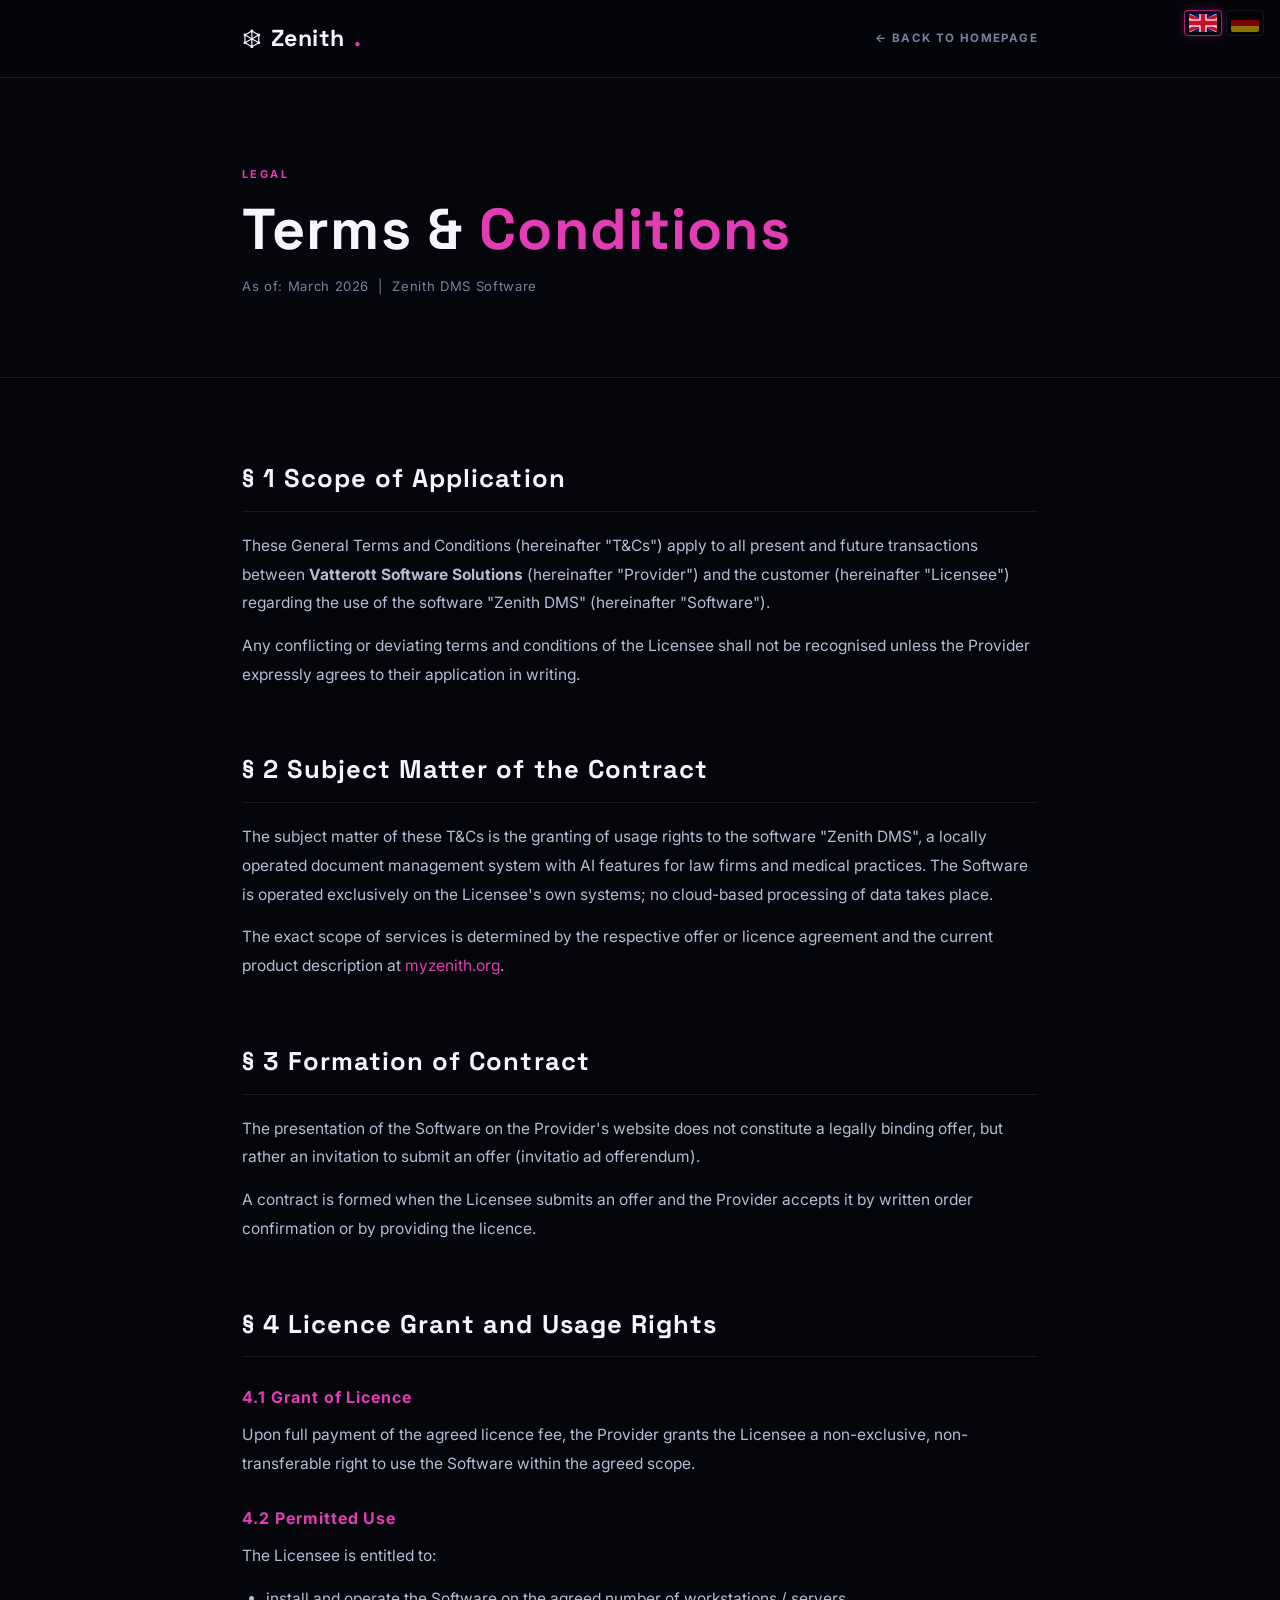
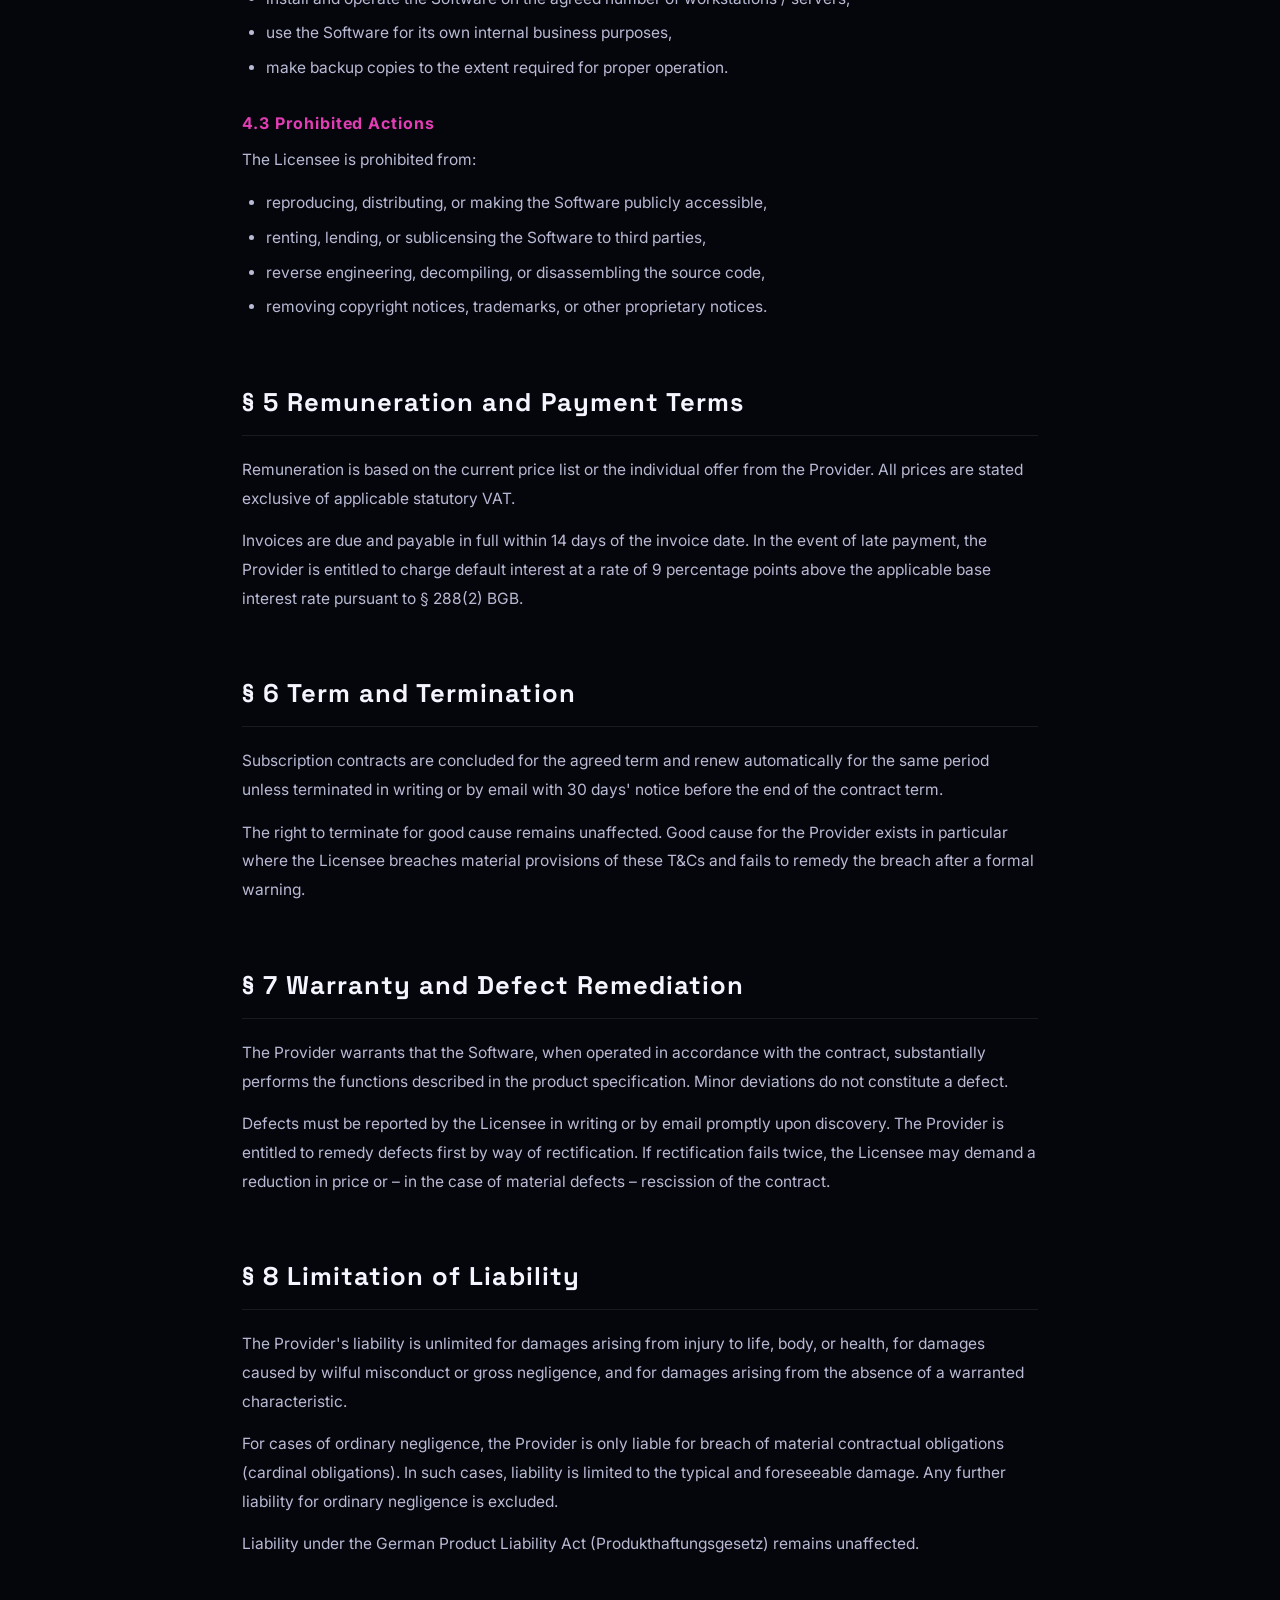
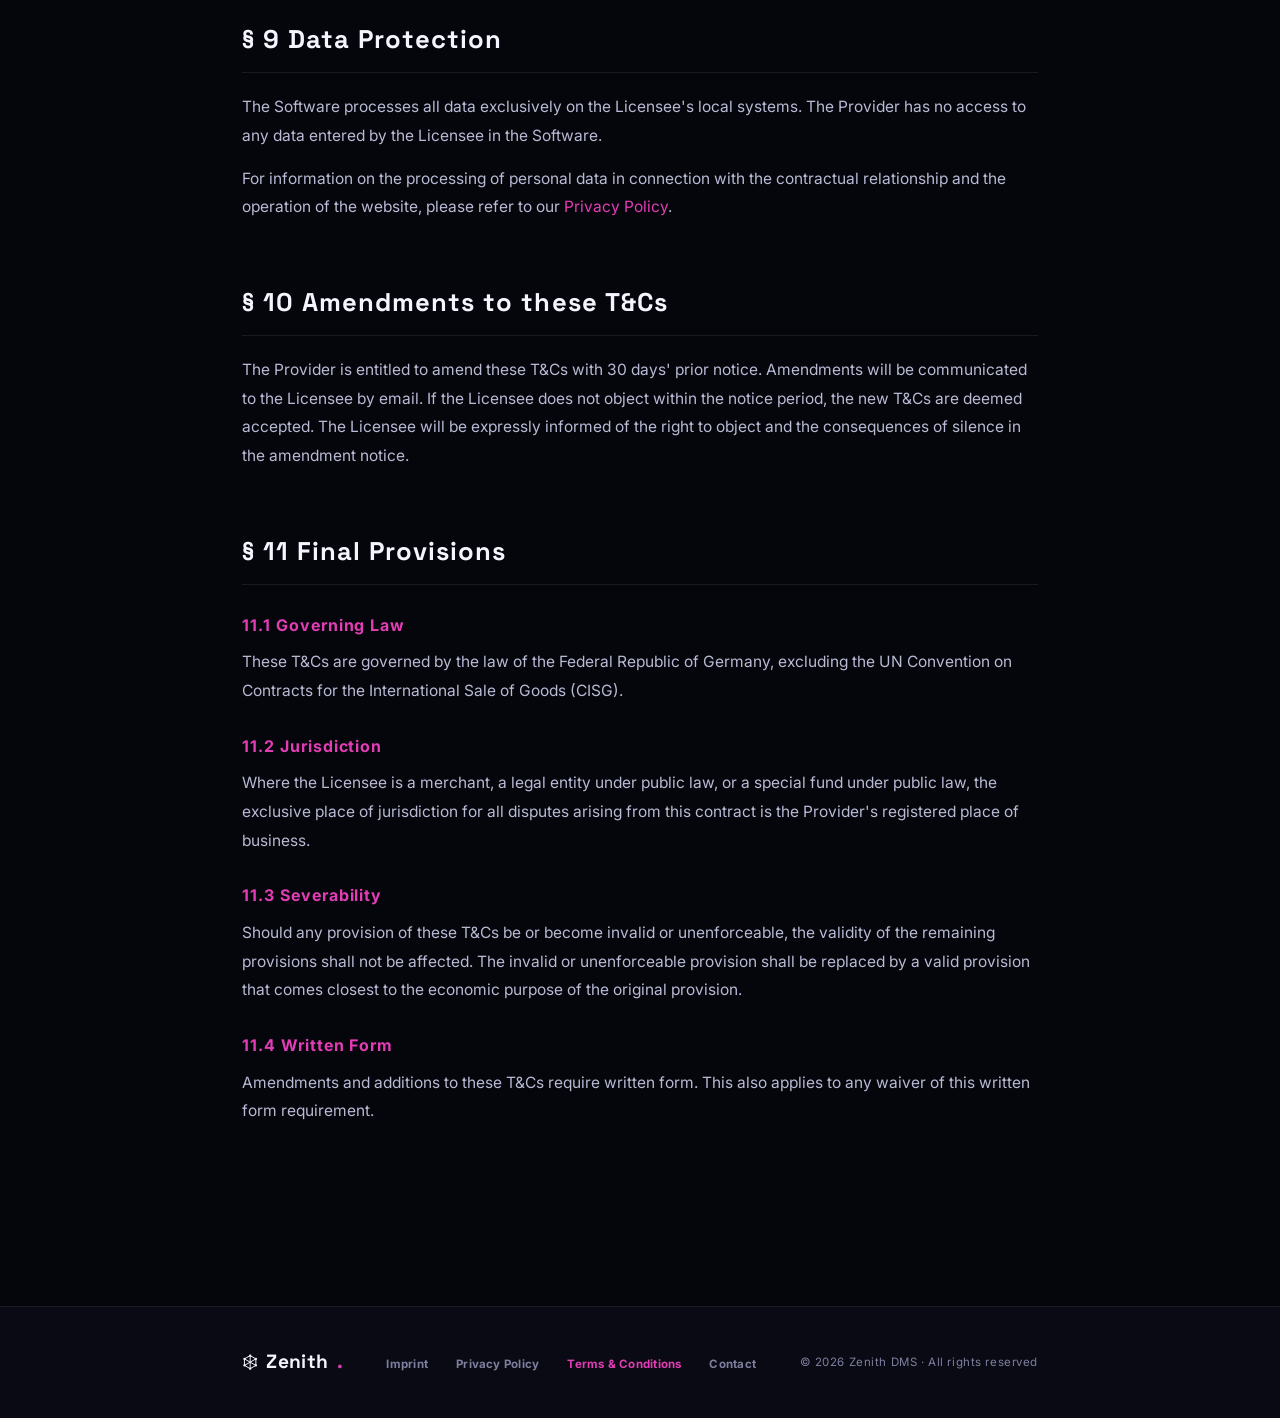
==== commit 6c81f4df: "Redesign of landing page" ====
--- a/agb.html
+++ b/agb.html
@@ -5,30 +5,30 @@
   <meta name="viewport" content="width=device-width, initial-scale=1.0" />
   <meta name="description" content="Terms &amp; Conditions (AGB) of Zenith DMS Software." />
   <title>Terms &amp; Conditions – Zenith DMS</title>
-  <link rel="icon" type="image/svg+xml" href="data:image/svg+xml,%3Csvg xmlns='http://www.w3.org/2000/svg' viewBox='0 0 100 100'%3E%3Cline x1='50' y1='10' x2='85' y2='30' stroke='%23CC2299' stroke-width='6' stroke-linecap='round'/%3E%3Cline x1='85' y1='30' x2='85' y2='70' stroke='%23CC2299' stroke-width='6' stroke-linecap='round'/%3E%3Cline x1='85' y1='70' x2='50' y2='90' stroke='%23CC2299' stroke-width='6' stroke-linecap='round'/%3E%3Cline x1='50' y1='90' x2='15' y2='70' stroke='%23CC2299' stroke-width='6' stroke-linecap='round'/%3E%3Cline x1='15' y1='70' x2='15' y2='30' stroke='%23CC2299' stroke-width='6' stroke-linecap='round'/%3E%3Cline x1='15' y1='30' x2='50' y2='10' stroke='%23CC2299' stroke-width='6' stroke-linecap='round'/%3E%3Cline x1='50' y1='10' x2='50' y2='90' stroke='%23CC2299' stroke-width='6' stroke-linecap='round'/%3E%3Cline x1='85' y1='30' x2='15' y2='70' stroke='%23CC2299' stroke-width='6' stroke-linecap='round'/%3E%3Cline x1='85' y1='70' x2='15' y2='30' stroke='%23CC2299' stroke-width='6' stroke-linecap='round'/%3E%3Ccircle cx='50' cy='10' r='7' fill='%23CC2299'/%3E%3Ccircle cx='85' cy='30' r='7' fill='%23CC2299'/%3E%3Ccircle cx='85' cy='70' r='7' fill='%23CC2299'/%3E%3Ccircle cx='50' cy='90' r='7' fill='%23CC2299'/%3E%3Ccircle cx='15' cy='70' r='7' fill='%23CC2299'/%3E%3Ccircle cx='15' cy='30' r='7' fill='%23CC2299'/%3E%3C/svg%3E" />
+  <link rel="icon" type="image/svg+xml" href="data:image/svg+xml,%3Csvg xmlns='http://www.w3.org/2000/svg' viewBox='0 0 100 100'%3E%3Cline x1='50' y1='10' x2='85' y2='30' stroke='%23E23DB4' stroke-width='6' stroke-linecap='round'/%3E%3Cline x1='85' y1='30' x2='85' y2='70' stroke='%23E23DB4' stroke-width='6' stroke-linecap='round'/%3E%3Cline x1='85' y1='70' x2='50' y2='90' stroke='%23E23DB4' stroke-width='6' stroke-linecap='round'/%3E%3Cline x1='50' y1='90' x2='15' y2='70' stroke='%23E23DB4' stroke-width='6' stroke-linecap='round'/%3E%3Cline x1='15' y1='70' x2='15' y2='30' stroke='%23E23DB4' stroke-width='6' stroke-linecap='round'/%3E%3Cline x1='15' y1='30' x2='50' y2='10' stroke='%23E23DB4' stroke-width='6' stroke-linecap='round'/%3E%3Cline x1='50' y1='10' x2='50' y2='90' stroke='%23E23DB4' stroke-width='6' stroke-linecap='round'/%3E%3Cline x1='85' y1='30' x2='15' y2='70' stroke='%23E23DB4' stroke-width='6' stroke-linecap='round'/%3E%3Cline x1='85' y1='70' x2='15' y2='30' stroke='%23E23DB4' stroke-width='6' stroke-linecap='round'/%3E%3Ccircle cx='50' cy='10' r='7' fill='%23E23DB4'/%3E%3Ccircle cx='85' cy='30' r='7' fill='%23E23DB4'/%3E%3Ccircle cx='85' cy='70' r='7' fill='%23E23DB4'/%3E%3Ccircle cx='50' cy='90' r='7' fill='%23E23DB4'/%3E%3Ccircle cx='15' cy='70' r='7' fill='%23E23DB4'/%3E%3Ccircle cx='15' cy='30' r='7' fill='%23E23DB4'/%3E%3C/svg%3E" />
   <meta name="robots" content="noindex, follow" />
 
   <link rel="preconnect" href="https://fonts.googleapis.com" />
   <link rel="preconnect" href="https://fonts.gstatic.com" crossorigin />
-  <link href="https://fonts.googleapis.com/css2?family=Barlow+Condensed:wght@400;600;700;800;900&family=Barlow:wght@300;400;500;600;700&display=swap" rel="stylesheet" />
+  <link href="https://fonts.googleapis.com/css2?family=Space+Grotesk:wght@400;500;600;700&family=Inter:wght@400;500;600;700&display=swap" rel="stylesheet" />
 
   <style>
     :root {
-      --bg:            #08080F;
-      --bg-alt:        #0D0D1A;
-      --bg-card:       #111120;
-      --purple:        #CC2299;
-      --purple-dim:    #A81A7A;
-      --purple-glow:   rgba(204,34,153,.28);
-      --cyan:          #FFFFFF;
-      --text:          #F0F0FF;
-      --text-muted:    #6A6A85;
-      --border:        rgba(255,255,255,.07);
-      --border-purple: rgba(204,34,153,.35);
-      --font-display:  'Barlow Condensed', 'Impact', sans-serif;
-      --font-body:     'Barlow', system-ui, sans-serif;
-      --transition:    .3s ease;
-      --radius:        3px;
+      --bg:            #05060C;
+      --bg-alt:        #090A14;
+      --bg-card:       #0E0F1D;
+      --purple:        #E23DB4;
+      --purple-dim:    #CC2299;
+      --purple-glow:   rgba(226,61,180,.28);
+      --cyan:          #E23DB4;
+      --text:          #F5F5FF;
+      --text-muted:    #7E7F9E;
+      --border:        rgba(255,255,255,.08);
+      --border-purple: rgba(226,61,180,.35);
+      --font-display:  'Space Grotesk', system-ui, sans-serif;
+      --font-body:     'Inter', system-ui, sans-serif;
+      --transition:    .3s cubic-bezier(.22,.61,.36,1);
+      --radius:        12px;
     }
     *, *::before, *::after { box-sizing: border-box; margin: 0; padding: 0; }
     html { scroll-behavior: smooth; }
@@ -40,14 +40,14 @@
     header {
       position: fixed; top: 0; left: 0; right: 0; z-index: 100;
       padding: 20px 0;
-      background: rgba(8,8,15,.96);
+      background: rgba(5,6,12,.96);
       border-bottom: 1px solid var(--border);
       backdrop-filter: blur(16px);
     }
     nav { display: flex; align-items: center; justify-content: space-between; }
     .logo {
-      font-family: var(--font-display); font-size: 1.45rem; font-weight: 900;
-      letter-spacing: .1em; text-transform: uppercase; color: var(--text); text-decoration: none;
+      font-family: var(--font-display); font-size: 1.45rem; font-weight: 700;
+      letter-spacing: .02em; color: var(--text); text-decoration: none;
       display: inline-flex; align-items: center; gap: 9px;
     }
     .logo:hover { text-decoration: none; }
@@ -66,7 +66,7 @@
     }
     .page-hero h1 {
       font-family: var(--font-display); font-size: clamp(2.4rem, 5vw, 3.6rem);
-      font-weight: 900; line-height: 1.05; text-transform: uppercase;
+      font-weight: 700; line-height: 1.05; text-transform: none;
       letter-spacing: .02em; margin-bottom: 16px;
     }
     .page-hero h1 span { color: var(--purple); }
@@ -75,17 +75,17 @@
     .content { padding: 80px 0 120px; }
     .content section { margin-bottom: 60px; }
     .content h2 {
-      font-family: var(--font-display); font-size: 1.6rem; font-weight: 800;
-      text-transform: uppercase; letter-spacing: .04em; color: var(--text);
+      font-family: var(--font-display); font-size: 1.6rem; font-weight: 700;
+      text-transform: none; letter-spacing: .04em; color: var(--text);
       margin-bottom: 20px; padding-bottom: 12px; border-bottom: 1px solid var(--border);
     }
     .content h3 {
       font-family: var(--font-body); font-size: 1rem; font-weight: 700;
-      color: var(--purple); letter-spacing: .06em; text-transform: uppercase; margin: 28px 0 10px;
-    }
-    .content p { font-size: .97rem; color: #C8C8E0; line-height: 1.85; margin-bottom: 14px; }
+      color: var(--purple); letter-spacing: .06em; text-transform: none; margin: 28px 0 10px;
+    }
+    .content p { font-size: .97rem; color: #B9BAD4; line-height: 1.85; margin-bottom: 14px; }
     .content ul, .content ol { margin: 0 0 14px 24px; }
-    .content li { font-size: .97rem; color: #C8C8E0; line-height: 1.85; margin-bottom: 6px; }
+    .content li { font-size: .97rem; color: #B9BAD4; line-height: 1.85; margin-bottom: 6px; }
 
     .info-box {
       background: var(--bg-card); border: 1px solid var(--border-purple);
@@ -97,11 +97,11 @@
 
     footer { background: var(--bg-alt); border-top: 1px solid var(--border); padding: 40px 0; }
     .footer-inner { display: flex; align-items: center; justify-content: space-between; flex-wrap: wrap; gap: 20px; }
-    .footer-logo { font-family: var(--font-display); font-size: 1.2rem; font-weight: 900; letter-spacing: .1em; text-transform: uppercase; display: inline-flex; align-items: center; gap: 8px; }
+    .footer-logo { font-family: var(--font-display); font-size: 1.2rem; font-weight: 700; letter-spacing: .02em; display: inline-flex; align-items: center; gap: 8px; }
     .footer-logo span { color: var(--purple); }
     .footer-links { display: flex; gap: 28px; list-style: none; }
     .footer-links a {
-      font-size: .72rem; font-weight: 700; letter-spacing: .1em; text-transform: uppercase;
+      font-size: .72rem; font-weight: 700; letter-spacing: .02em;
       color: var(--text-muted); transition: color var(--transition); text-decoration: none;
     }
     .footer-links a:hover { color: var(--text); text-decoration: none; }
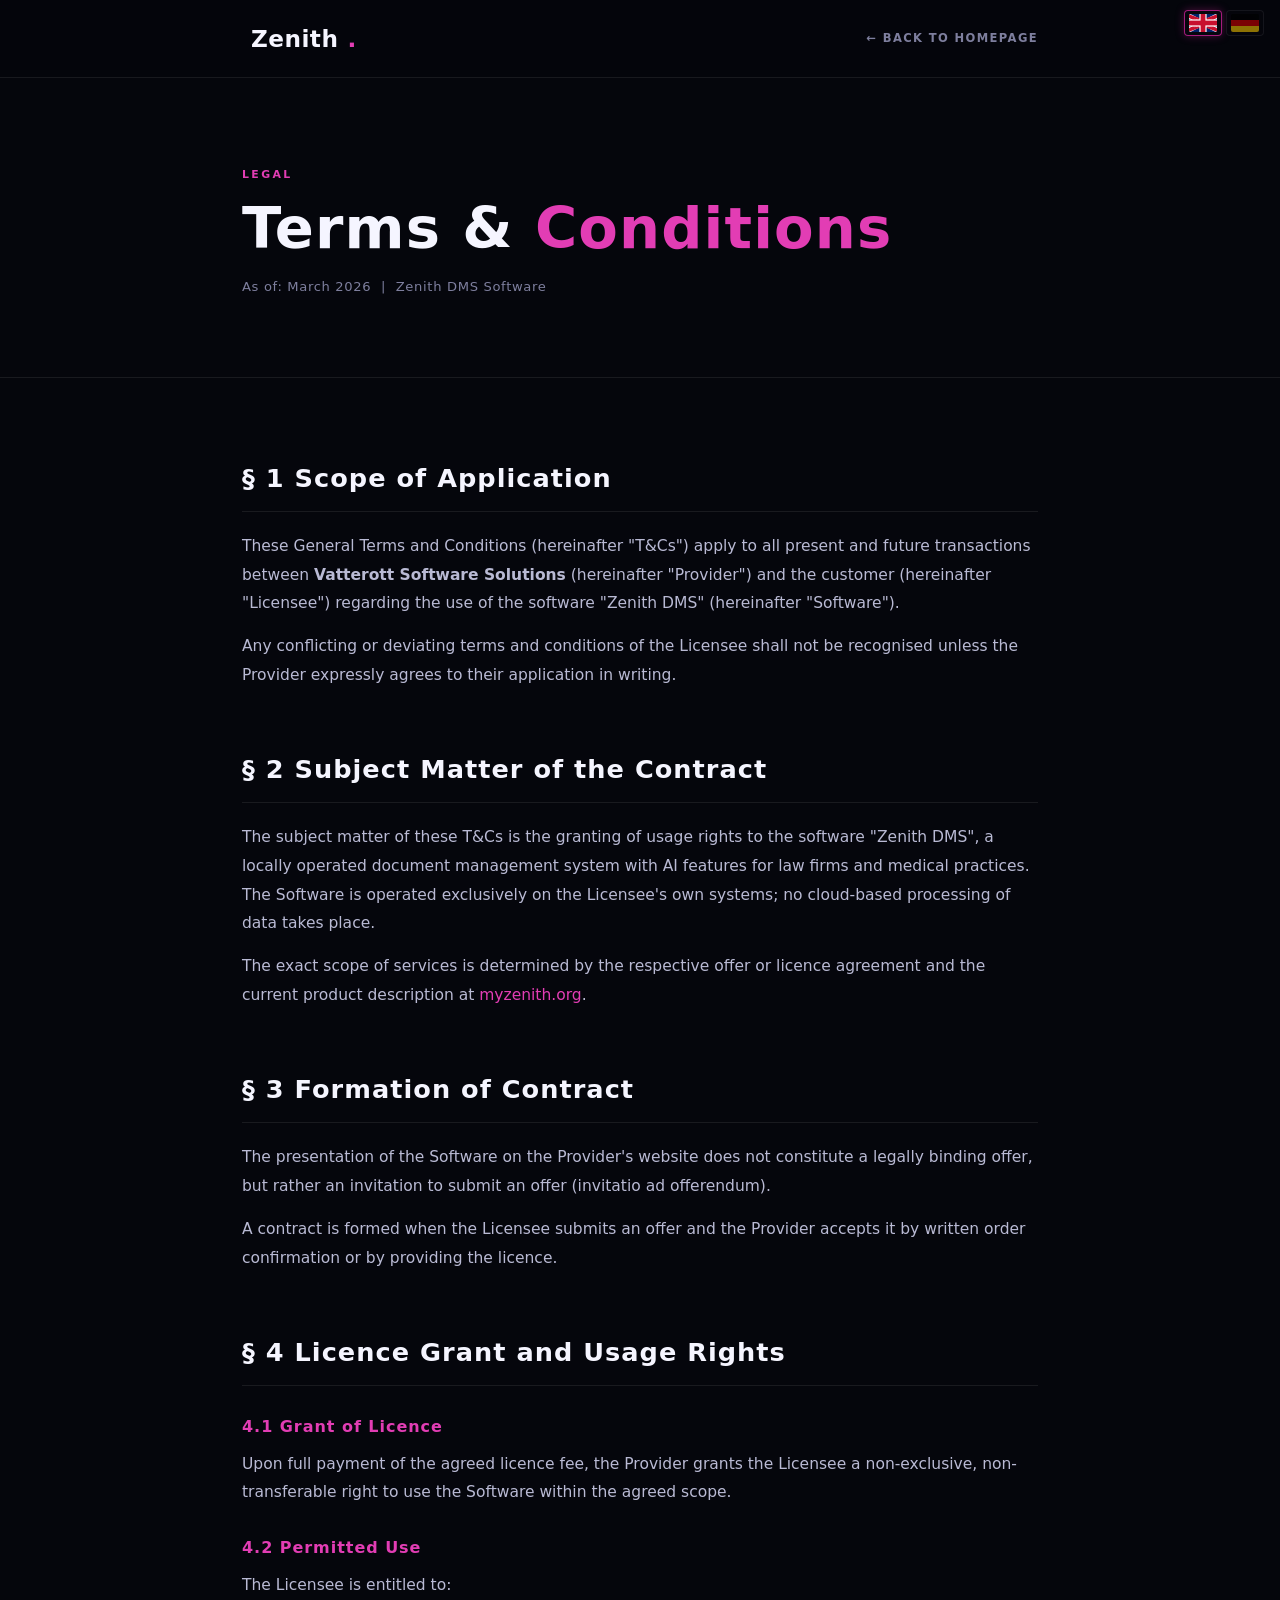
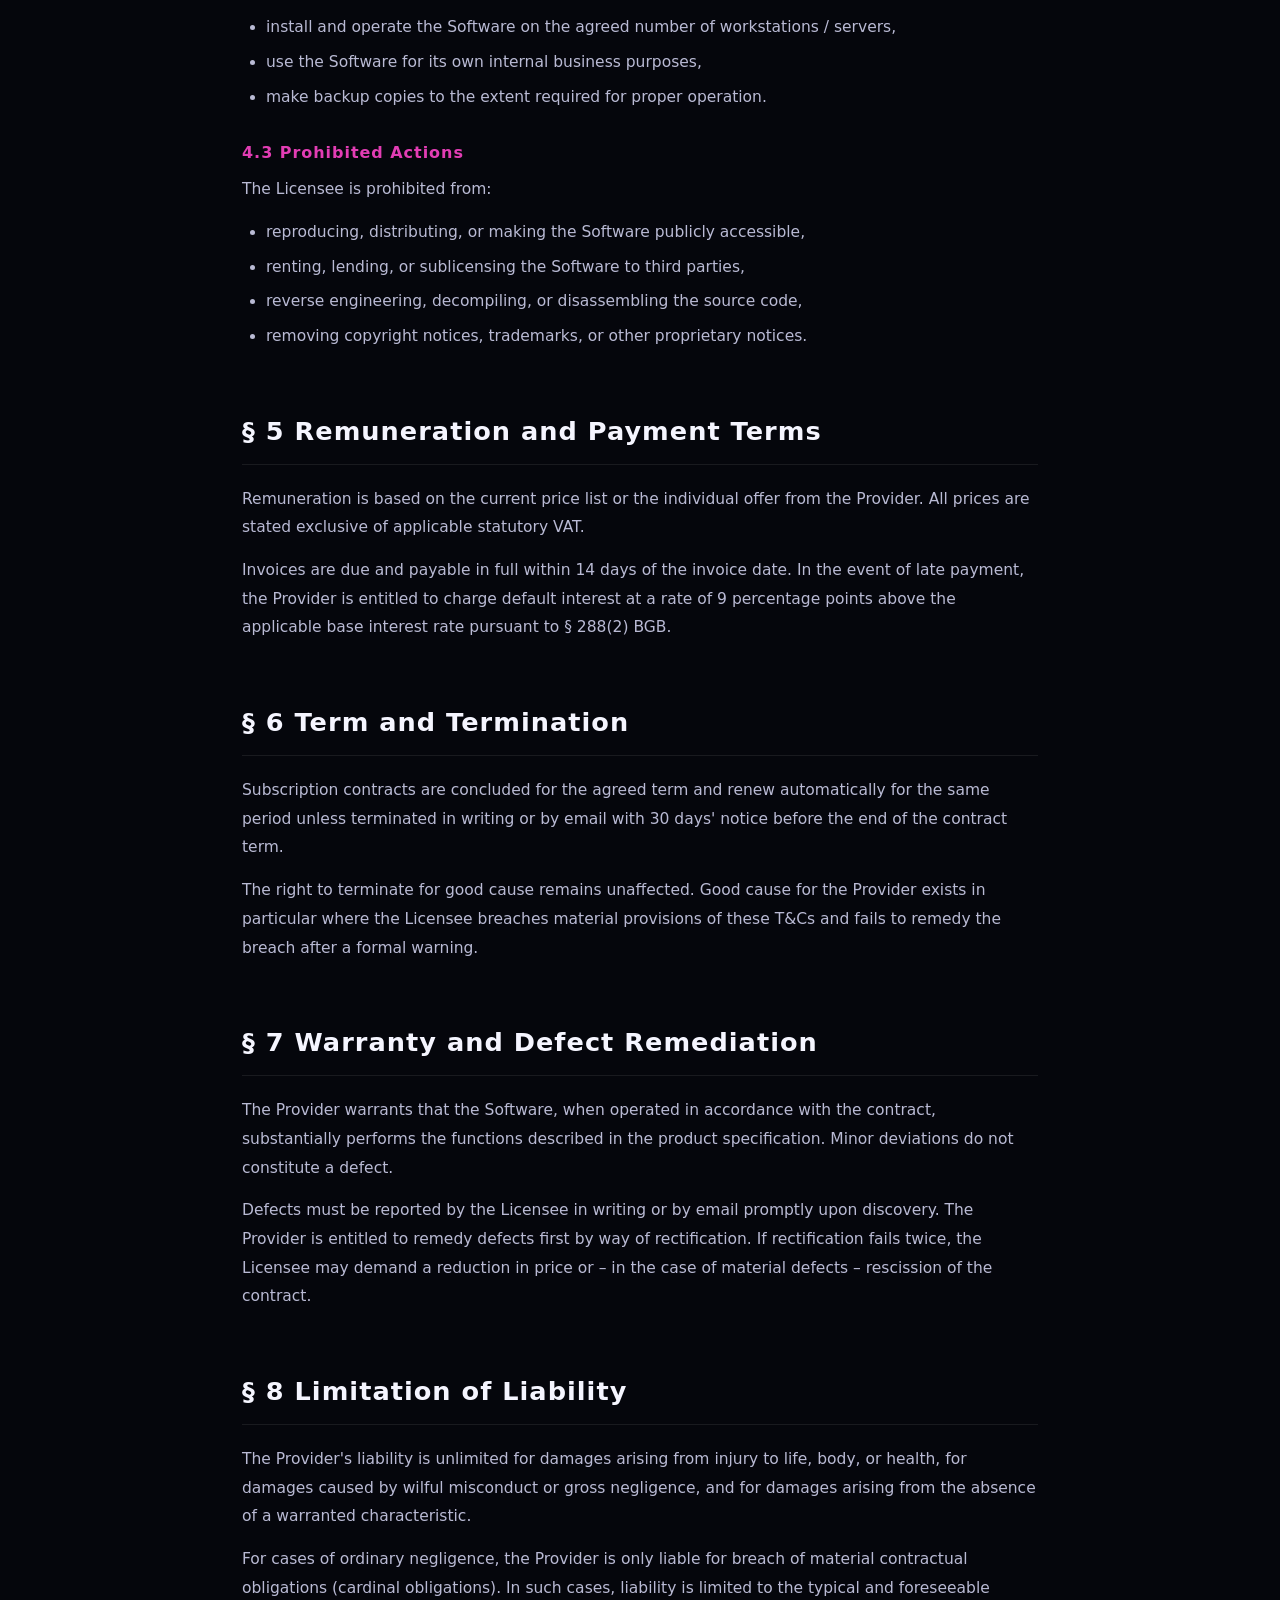
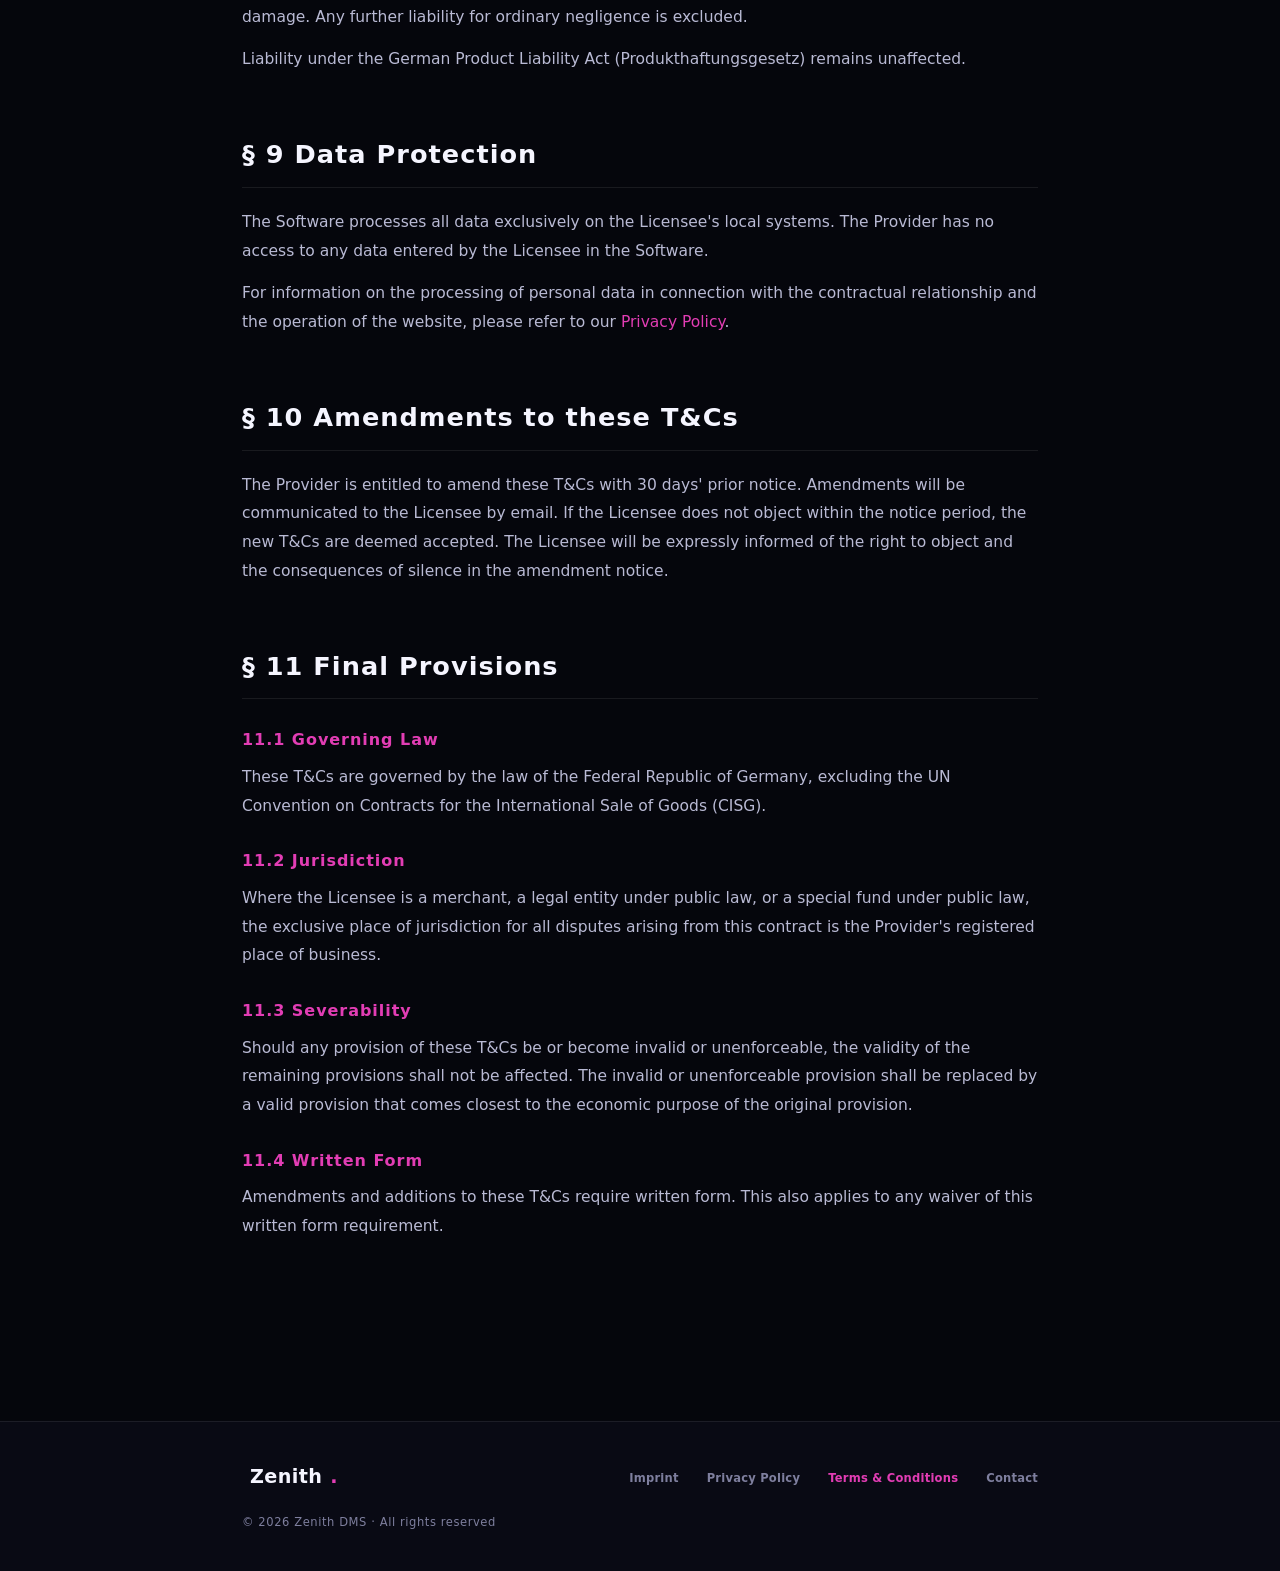
==== commit 0c2947f3: "Redesign" ====
--- a/agb.html
+++ b/agb.html
@@ -5,12 +5,8 @@
   <meta name="viewport" content="width=device-width, initial-scale=1.0" />
   <meta name="description" content="Terms &amp; Conditions (AGB) of Zenith DMS Software." />
   <title>Terms &amp; Conditions – Zenith DMS</title>
-  <link rel="icon" type="image/svg+xml" href="data:image/svg+xml,%3Csvg xmlns='http://www.w3.org/2000/svg' viewBox='0 0 100 100'%3E%3Cline x1='50' y1='10' x2='85' y2='30' stroke='%23E23DB4' stroke-width='6' stroke-linecap='round'/%3E%3Cline x1='85' y1='30' x2='85' y2='70' stroke='%23E23DB4' stroke-width='6' stroke-linecap='round'/%3E%3Cline x1='85' y1='70' x2='50' y2='90' stroke='%23E23DB4' stroke-width='6' stroke-linecap='round'/%3E%3Cline x1='50' y1='90' x2='15' y2='70' stroke='%23E23DB4' stroke-width='6' stroke-linecap='round'/%3E%3Cline x1='15' y1='70' x2='15' y2='30' stroke='%23E23DB4' stroke-width='6' stroke-linecap='round'/%3E%3Cline x1='15' y1='30' x2='50' y2='10' stroke='%23E23DB4' stroke-width='6' stroke-linecap='round'/%3E%3Cline x1='50' y1='10' x2='50' y2='90' stroke='%23E23DB4' stroke-width='6' stroke-linecap='round'/%3E%3Cline x1='85' y1='30' x2='15' y2='70' stroke='%23E23DB4' stroke-width='6' stroke-linecap='round'/%3E%3Cline x1='85' y1='70' x2='15' y2='30' stroke='%23E23DB4' stroke-width='6' stroke-linecap='round'/%3E%3Ccircle cx='50' cy='10' r='7' fill='%23E23DB4'/%3E%3Ccircle cx='85' cy='30' r='7' fill='%23E23DB4'/%3E%3Ccircle cx='85' cy='70' r='7' fill='%23E23DB4'/%3E%3Ccircle cx='50' cy='90' r='7' fill='%23E23DB4'/%3E%3Ccircle cx='15' cy='70' r='7' fill='%23E23DB4'/%3E%3Ccircle cx='15' cy='30' r='7' fill='%23E23DB4'/%3E%3C/svg%3E" />
+  <link rel="icon" type="image/svg+xml" href="data:image/svg+xml,%3Csvg xmlns='http://www.w3.org/2000/svg' viewBox='0 0 16 16'%3E%3Cpath fill='%234F8FF7' d='M15.528 2.973a.75.75 0 0 1 .472.696v8.662a.75.75 0 0 1-.472.696l-7.25 2.9a.75.75 0 0 1-.557 0l-7.25-2.9A.75.75 0 0 1 0 12.331V3.669a.75.75 0 0 1 .471-.696L7.443.184l.01-.003.268-.108a.75.75 0 0 1 .558 0l.269.108.01.003zM10.404 2 4.25 4.461 1.846 3.5 1 3.839v.4l6.5 2.6v7.922l.5.2.5-.2V6.84l6.5-2.6v-.4l-.846-.339L8 5.961 5.596 5l6.154-2.461z'/%3E%3C/svg%3E" />
   <meta name="robots" content="noindex, follow" />
-
-  <link rel="preconnect" href="https://fonts.googleapis.com" />
-  <link rel="preconnect" href="https://fonts.gstatic.com" crossorigin />
-  <link href="https://fonts.googleapis.com/css2?family=Space+Grotesk:wght@400;500;600;700&family=Inter:wght@400;500;600;700&display=swap" rel="stylesheet" />
 
   <style>
     :root {
@@ -119,7 +115,7 @@
   <header>
     <div class="container">
       <nav>
-        <a href="index.html" class="logo"><svg xmlns="http://www.w3.org/2000/svg" viewBox="0 0 100 100" style="height:.85em;width:.85em;flex-shrink:0;" aria-hidden="true"><line x1="50" y1="10" x2="85" y2="30" stroke="currentColor" stroke-width="6" stroke-linecap="round"/><line x1="85" y1="30" x2="85" y2="70" stroke="currentColor" stroke-width="6" stroke-linecap="round"/><line x1="85" y1="70" x2="50" y2="90" stroke="currentColor" stroke-width="6" stroke-linecap="round"/><line x1="50" y1="90" x2="15" y2="70" stroke="currentColor" stroke-width="6" stroke-linecap="round"/><line x1="15" y1="70" x2="15" y2="30" stroke="currentColor" stroke-width="6" stroke-linecap="round"/><line x1="15" y1="30" x2="50" y2="10" stroke="currentColor" stroke-width="6" stroke-linecap="round"/><line x1="50" y1="10" x2="50" y2="90" stroke="currentColor" stroke-width="6" stroke-linecap="round"/><line x1="85" y1="30" x2="15" y2="70" stroke="currentColor" stroke-width="6" stroke-linecap="round"/><line x1="85" y1="70" x2="15" y2="30" stroke="currentColor" stroke-width="6" stroke-linecap="round"/><circle cx="50" cy="10" r="7" fill="currentColor"/><circle cx="85" cy="30" r="7" fill="currentColor"/><circle cx="85" cy="70" r="7" fill="currentColor"/><circle cx="50" cy="90" r="7" fill="currentColor"/><circle cx="15" cy="70" r="7" fill="currentColor"/><circle cx="15" cy="30" r="7" fill="currentColor"/></svg>Zenith<span>.</span></a>
+        <a href="index.html" class="logo"><svg xmlns="http://www.w3.org/2000/svg" viewBox="0 0 16 16" fill="#4F8FF7" aria-hidden="true"><path d="M15.528 2.973a.75.75 0 0 1 .472.696v8.662a.75.75 0 0 1-.472.696l-7.25 2.9a.75.75 0 0 1-.557 0l-7.25-2.9A.75.75 0 0 1 0 12.331V3.669a.75.75 0 0 1 .471-.696L7.443.184l.01-.003.268-.108a.75.75 0 0 1 .558 0l.269.108.01.003zM10.404 2 4.25 4.461 1.846 3.5 1 3.839v.4l6.5 2.6v7.922l.5.2.5-.2V6.84l6.5-2.6v-.4l-.846-.339L8 5.961 5.596 5l6.154-2.461z"/></svg>Zenith<span>.</span></a>
         <a href="index.html" class="nav-back" data-i18n="nav.back">Back to Homepage</a>
       </nav>
     </div>
@@ -494,7 +490,7 @@
   <footer>
     <div class="container">
       <div class="footer-inner">
-        <div class="footer-logo"><svg xmlns="http://www.w3.org/2000/svg" viewBox="0 0 100 100" style="height:.85em;width:.85em;flex-shrink:0;" aria-hidden="true"><line x1="50" y1="10" x2="85" y2="30" stroke="currentColor" stroke-width="6" stroke-linecap="round"/><line x1="85" y1="30" x2="85" y2="70" stroke="currentColor" stroke-width="6" stroke-linecap="round"/><line x1="85" y1="70" x2="50" y2="90" stroke="currentColor" stroke-width="6" stroke-linecap="round"/><line x1="50" y1="90" x2="15" y2="70" stroke="currentColor" stroke-width="6" stroke-linecap="round"/><line x1="15" y1="70" x2="15" y2="30" stroke="currentColor" stroke-width="6" stroke-linecap="round"/><line x1="15" y1="30" x2="50" y2="10" stroke="currentColor" stroke-width="6" stroke-linecap="round"/><line x1="50" y1="10" x2="50" y2="90" stroke="currentColor" stroke-width="6" stroke-linecap="round"/><line x1="85" y1="30" x2="15" y2="70" stroke="currentColor" stroke-width="6" stroke-linecap="round"/><line x1="85" y1="70" x2="15" y2="30" stroke="currentColor" stroke-width="6" stroke-linecap="round"/><circle cx="50" cy="10" r="7" fill="currentColor"/><circle cx="85" cy="30" r="7" fill="currentColor"/><circle cx="85" cy="70" r="7" fill="currentColor"/><circle cx="50" cy="90" r="7" fill="currentColor"/><circle cx="15" cy="70" r="7" fill="currentColor"/><circle cx="15" cy="30" r="7" fill="currentColor"/></svg>Zenith<span>.</span></div>
+        <div class="footer-logo"><svg xmlns="http://www.w3.org/2000/svg" viewBox="0 0 16 16" fill="#4F8FF7" aria-hidden="true"><path d="M15.528 2.973a.75.75 0 0 1 .472.696v8.662a.75.75 0 0 1-.472.696l-7.25 2.9a.75.75 0 0 1-.557 0l-7.25-2.9A.75.75 0 0 1 0 12.331V3.669a.75.75 0 0 1 .471-.696L7.443.184l.01-.003.268-.108a.75.75 0 0 1 .558 0l.269.108.01.003zM10.404 2 4.25 4.461 1.846 3.5 1 3.839v.4l6.5 2.6v7.922l.5.2.5-.2V6.84l6.5-2.6v-.4l-.846-.339L8 5.961 5.596 5l6.154-2.461z"/></svg>Zenith<span>.</span></div>
         <ul class="footer-links">
           <li><a href="impressum.html" data-i18n="footer.imprint">Legal Notice</a></li>
           <li><a href="datenschutz.html" data-i18n="footer.privacy">Privacy Policy</a></li>
